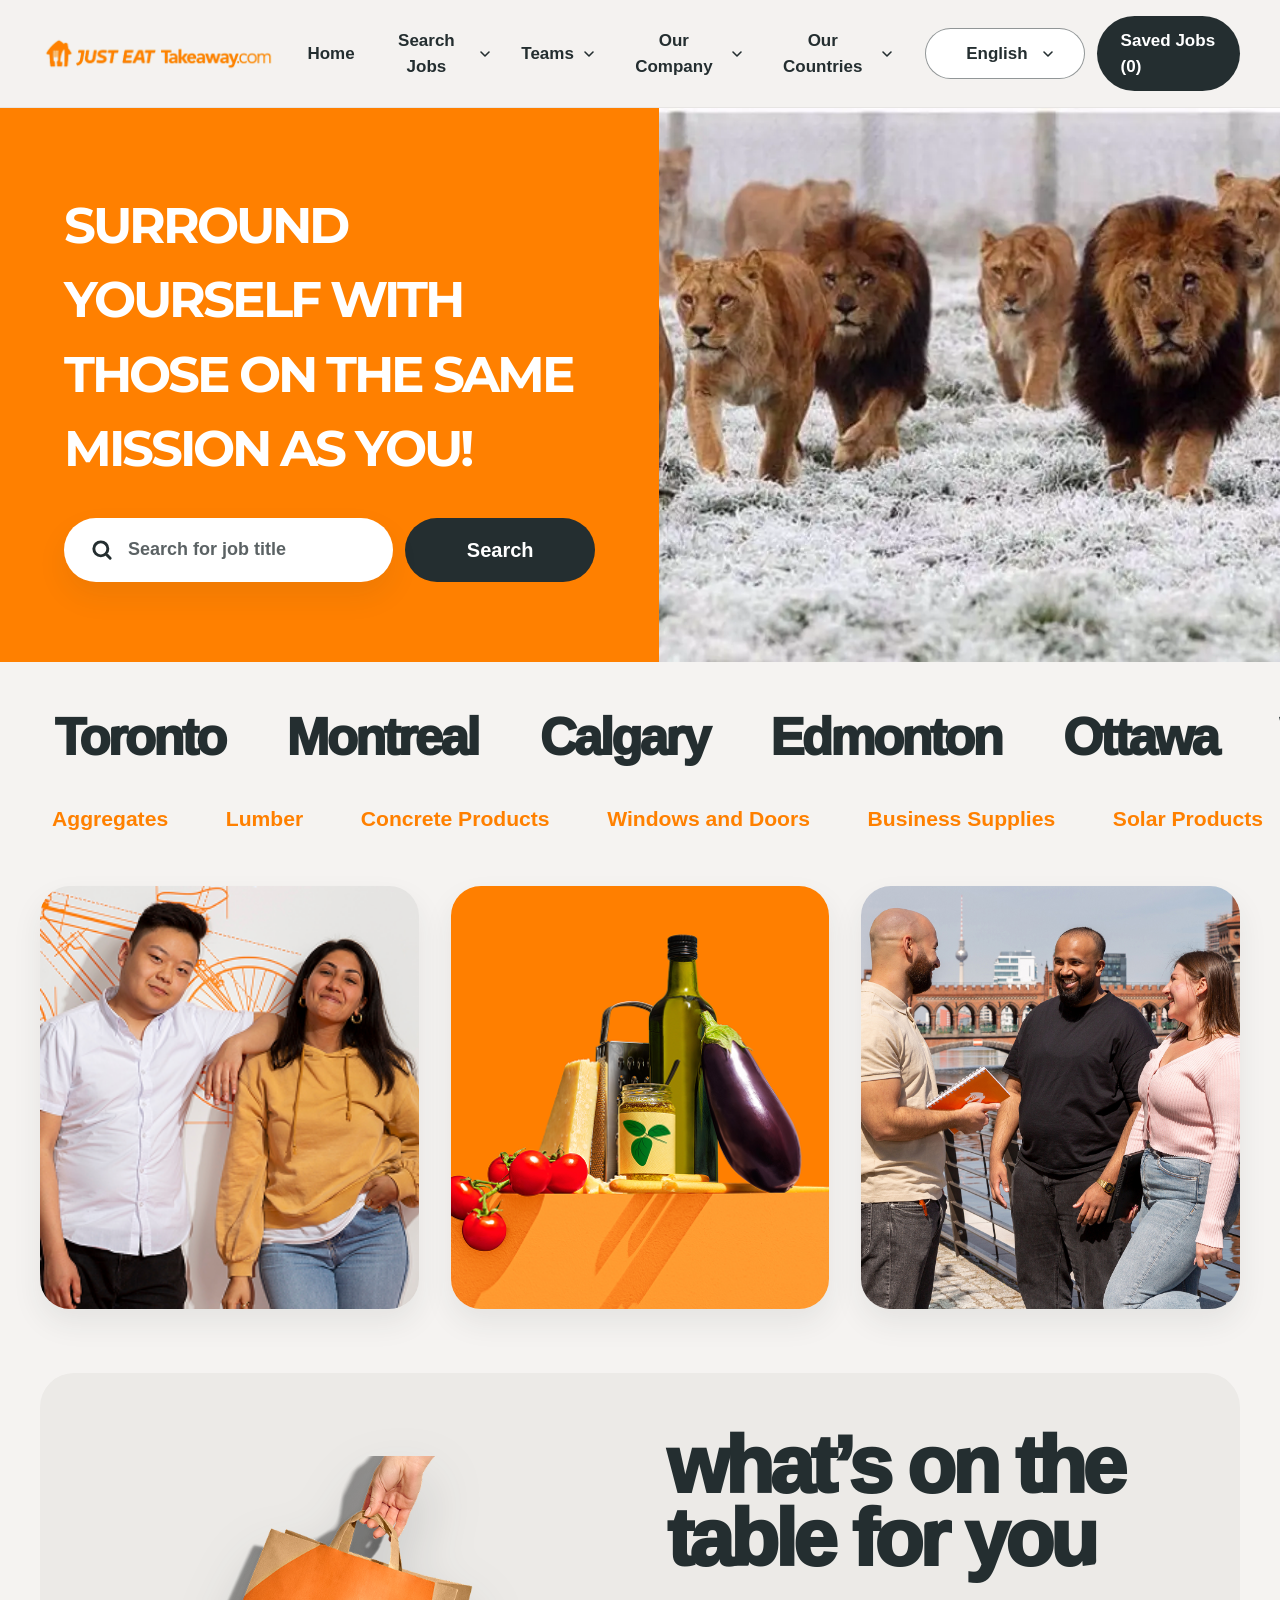
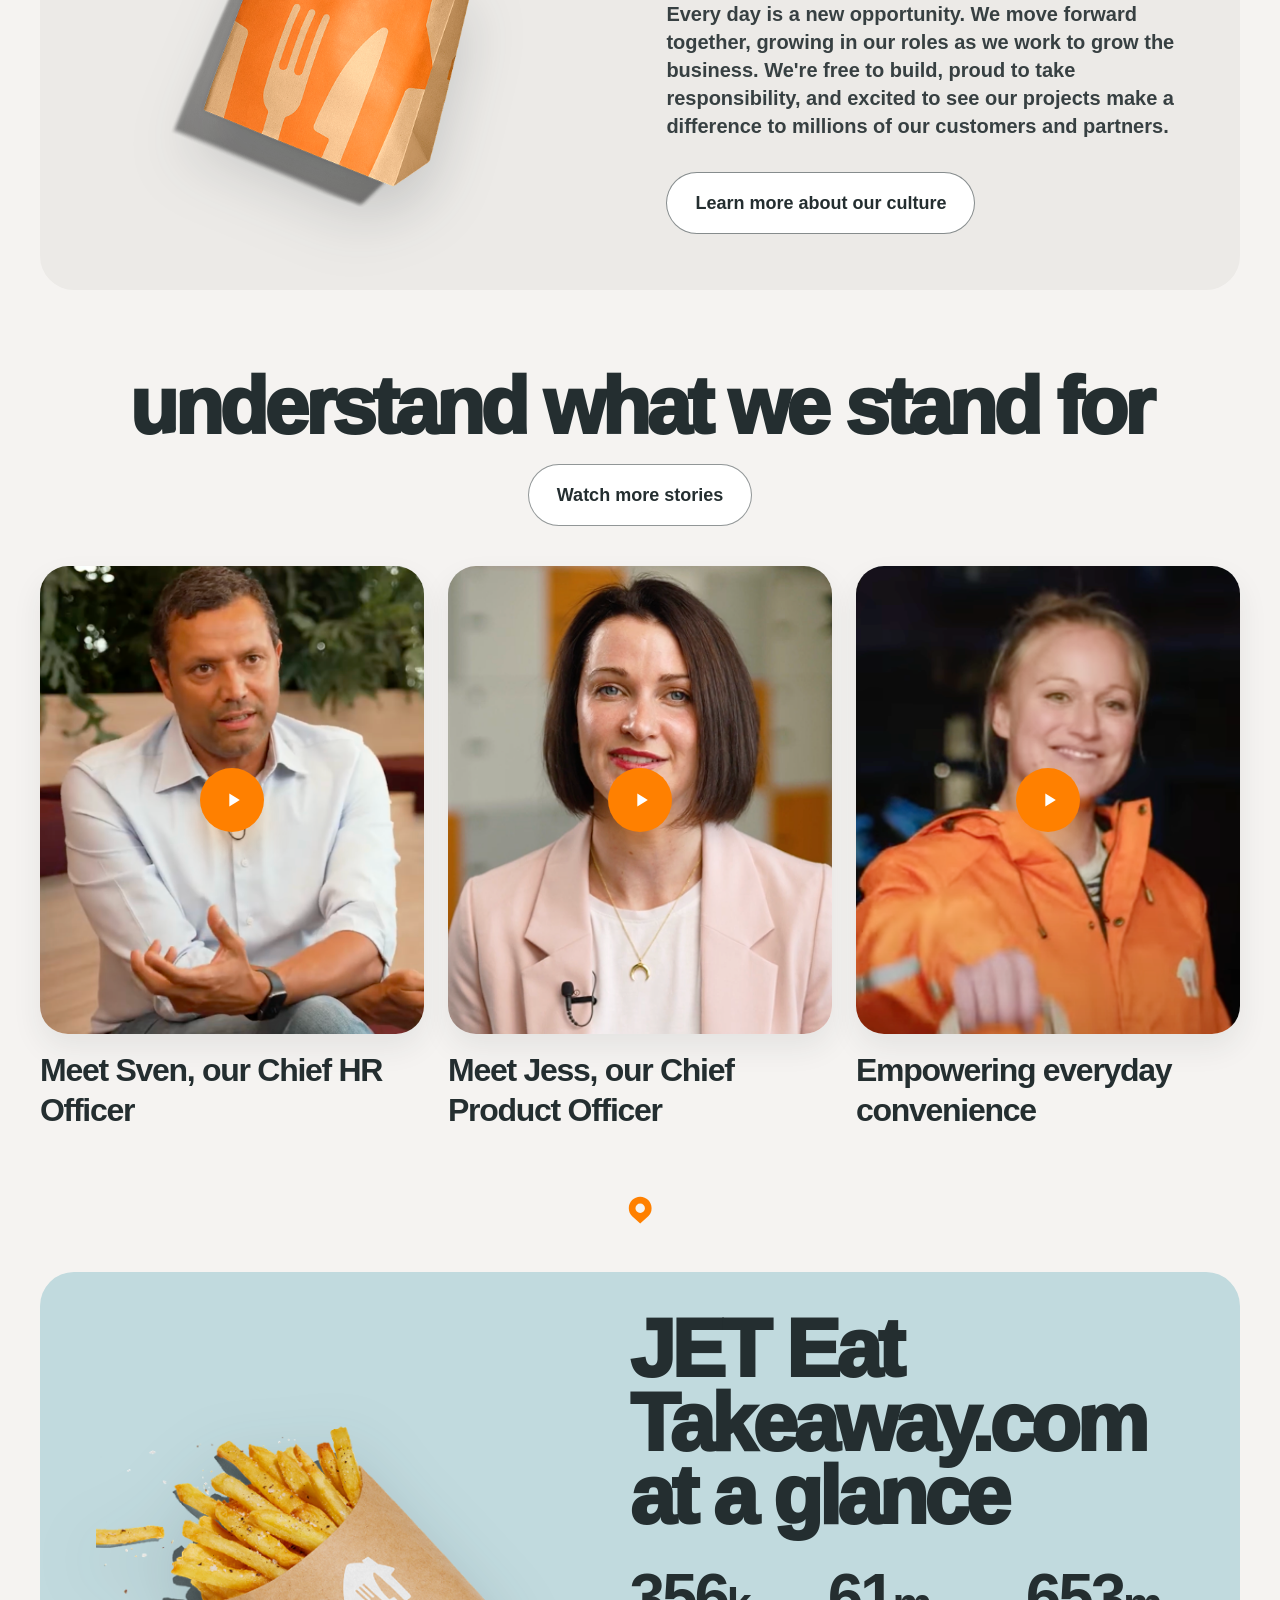
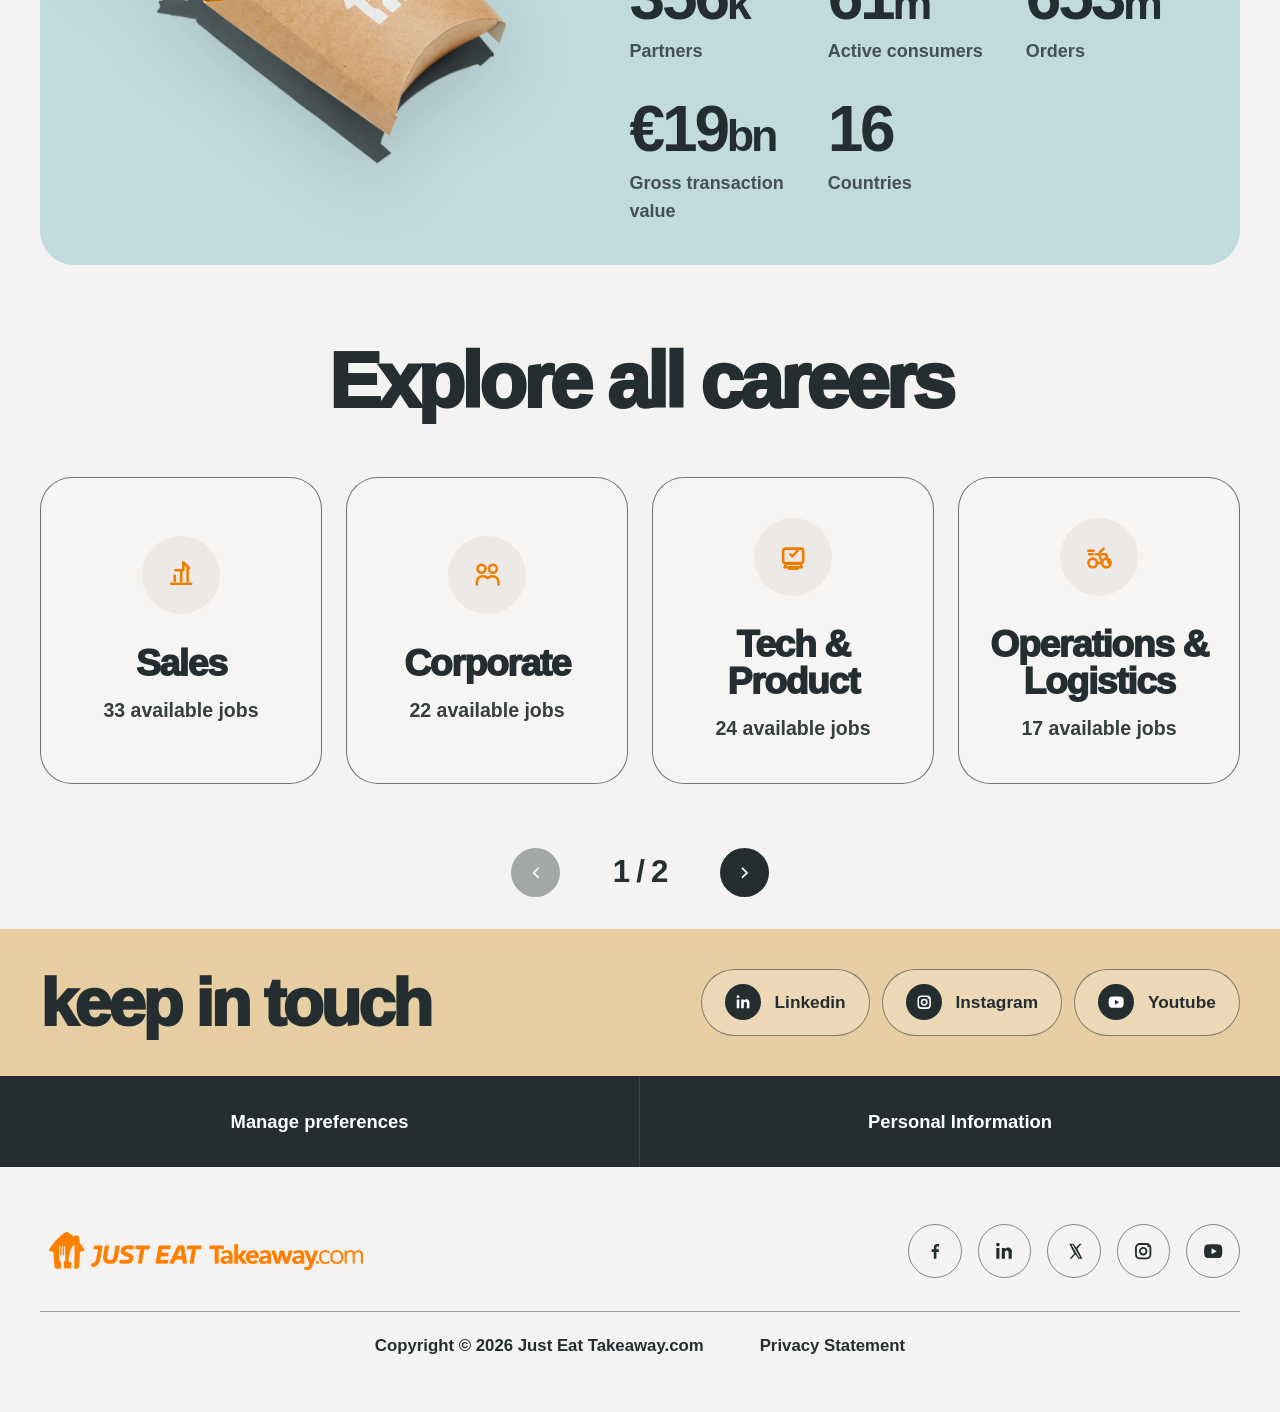
==== index.html @ 06da0597 "Initial commit" ====
<!DOCTYPE html>
<html lang="en">
<head>
  <meta charset="UTF-8">
  <meta name="viewport" content="width=device-width, initial-scale=1.0">
  <meta name="description" content="Discover career opportunities at Just Eat Takeaway. Join a fast-paced, innovative, and international team shaping the future of food delivery.">
  <title>Jobs &amp; Careers at Just Eat Takeaway | Join Our Team</title>
  <link rel="icon" href="images/header-logo.png">
  <link rel="preconnect" href="https://fonts.googleapis.com">
  <link rel="preconnect" href="https://fonts.gstatic.com" crossorigin>
  <link href="https://fonts.googleapis.com/css2?family=Montserrat:wght@700&display=swap" rel="stylesheet">
  <link rel="stylesheet" href="css/tailwind.css">
  <link rel="stylesheet" href="css/style.css">
  <script src="js/main.js" defer></script>
</head>
<body class="bg-jet-cream font-jet text-jet-charcoal antialiased">
  <header class="sticky top-0 z-50 border-b border-black/5 bg-jet-cream/95 backdrop-blur">
    <div class="mx-auto flex max-w-[1440px] items-center justify-between gap-4 px-4 py-4 sm:px-6 lg:px-10">
      <a href="#top" class="shrink-0" aria-label="Just Eat Takeaway home">
        <img src="images/header-logo.png" alt="Just Eat Takeaway" class="hidden h-10 w-auto lg:block">
        <img src="images/header-logo-mobile.svg" alt="Just Eat Takeaway" class="h-8 w-auto lg:hidden">
      </a>

      <nav class="hidden items-center gap-1 text-[17px] font-semibold text-jet-charcoal lg:flex" aria-label="Primary">
        <a class="nav-link" href="#top" aria-current="page">Home</a>

        <div class="relative" data-dropdown>
          <button type="button" class="nav-menu-trigger" data-dropdown-trigger aria-expanded="false" aria-haspopup="true" aria-controls="desktop-dropdown-search">
            <span>Search Jobs</span>
            <svg class="nav-menu-chevron" data-dropdown-icon viewBox="0 0 20 20" fill="none" aria-hidden="true">
              <path d="m5 7.5 5 5 5-5" stroke="currentColor" stroke-width="2" stroke-linecap="round" stroke-linejoin="round"></path>
            </svg>
          </button>
          <div id="desktop-dropdown-search" class="dropdown-panel hidden" data-dropdown-menu role="menu" aria-label="Search Jobs">
            <a class="dropdown-link" href="#job-search" role="menuitem">Search by keyword</a>
            <a class="dropdown-link" href="#" target="_blank" rel="noreferrer" role="menuitem">All open roles</a>
            <a class="dropdown-link" href="#" target="_blank" rel="noreferrer" role="menuitem">Saved jobs</a>
          </div>
        </div>

        <div class="relative" data-dropdown>
          <button type="button" class="nav-menu-trigger" data-dropdown-trigger aria-expanded="false" aria-haspopup="true" aria-controls="desktop-dropdown-teams">
            <span>Teams</span>
            <svg class="nav-menu-chevron" data-dropdown-icon viewBox="0 0 20 20" fill="none" aria-hidden="true">
              <path d="m5 7.5 5 5 5-5" stroke="currentColor" stroke-width="2" stroke-linecap="round" stroke-linejoin="round"></path>
            </svg>
          </button>
          <div id="desktop-dropdown-teams" class="dropdown-panel hidden" data-dropdown-menu role="menu" aria-label="Teams">
            <a class="dropdown-link" href="#" target="_blank" rel="noreferrer" role="menuitem">Sales</a>
            <a class="dropdown-link" href="#" target="_blank" rel="noreferrer" role="menuitem">Corporate</a>
            <a class="dropdown-link" href="#" target="_blank" rel="noreferrer" role="menuitem">Tech &amp; Product</a>
            <a class="dropdown-link" href="#" target="_blank" rel="noreferrer" role="menuitem">Operations &amp; Logistics</a>
          </div>
        </div>

        <div class="relative" data-dropdown>
          <button type="button" class="nav-menu-trigger" data-dropdown-trigger aria-expanded="false" aria-haspopup="true" aria-controls="desktop-dropdown-company">
            <span>Our Company</span>
            <svg class="nav-menu-chevron" data-dropdown-icon viewBox="0 0 20 20" fill="none" aria-hidden="true">
              <path d="m5 7.5 5 5 5-5" stroke="currentColor" stroke-width="2" stroke-linecap="round" stroke-linejoin="round"></path>
            </svg>
          </button>
          <div id="desktop-dropdown-company" class="dropdown-panel hidden" data-dropdown-menu role="menu" aria-label="Our Company">
            <a class="dropdown-link" href="#culture" role="menuitem">Life at JET</a>
            <a class="dropdown-link" href="#stories" role="menuitem">Watch our stories</a>
            <a class="dropdown-link" href="#jet-at-a-glance" role="menuitem">JET at a glance</a>
          </div>
        </div>

        <div class="relative" data-dropdown>
          <button type="button" class="nav-menu-trigger" data-dropdown-trigger aria-expanded="false" aria-haspopup="true" aria-controls="desktop-dropdown-countries">
            <span>Our Countries</span>
            <svg class="nav-menu-chevron" data-dropdown-icon viewBox="0 0 20 20" fill="none" aria-hidden="true">
              <path d="m5 7.5 5 5 5-5" stroke="currentColor" stroke-width="2" stroke-linecap="round" stroke-linejoin="round"></path>
            </svg>
          </button>
          <div id="desktop-dropdown-countries" class="dropdown-panel dropdown-panel-end hidden" data-dropdown-menu role="menu" aria-label="Our Countries">
            <a class="dropdown-link" href="#countries" role="menuitem">Brands and markets</a>
            <a class="dropdown-link" href="#jet-at-a-glance" role="menuitem">Our footprint</a>
            <a class="dropdown-link" href="#" target="_blank" rel="noreferrer" role="menuitem">Global careers</a>
          </div>
        </div>
      </nav>

      <div class="hidden items-center gap-3 md:flex">
        <div class="relative" data-dropdown>
          <button type="button" class="inline-flex items-center gap-3 rounded-full border border-jet-charcoal/50 bg-white px-7 py-3 text-[17px] font-semibold text-jet-charcoal transition hover:border-jet-charcoal hover:bg-jet-charcoal hover:text-white" data-dropdown-trigger aria-expanded="false" aria-haspopup="true" aria-controls="desktop-dropdown-language" aria-label="Current language: English">
            <svg class="h-6 w-6" viewBox="0 0 24 24" fill="none" aria-hidden="true">
              <circle cx="12" cy="12" r="9" stroke="currentColor" stroke-width="1.8"></circle>
              <path d="M3.75 12h16.5M12 3.75c2.22 2.12 3.5 5.07 3.5 8.25S14.22 18.13 12 20.25M12 3.75c-2.22 2.12-3.5 5.07-3.5 8.25S9.78 18.13 12 20.25" stroke="currentColor" stroke-width="1.8" stroke-linecap="round" stroke-linejoin="round"></path>
            </svg>
            <span>English</span>
            <svg class="nav-menu-chevron h-4 w-4" data-dropdown-icon viewBox="0 0 20 20" fill="none" aria-hidden="true">
              <path d="m5 7.5 5 5 5-5" stroke="currentColor" stroke-width="2" stroke-linecap="round" stroke-linejoin="round"></path>
            </svg>
          </button>
          <div id="desktop-dropdown-language" class="dropdown-panel dropdown-panel-end hidden" data-dropdown-menu role="menu" aria-label="Language">
            <div class="dropdown-static" role="status" aria-live="polite">
              <span>English</span>
              <span class="dropdown-badge">Current</span>
            </div>
          </div>
        </div>
        <a href="#" target="_blank" rel="noreferrer" class="rounded-full bg-jet-charcoal px-6 py-3 text-[17px] font-semibold text-white transition hover:bg-black">
          Saved Jobs (0)
        </a>
      </div>

      <button id="menu-toggle" type="button" class="inline-flex h-12 w-12 items-center justify-center rounded-full border border-jet-charcoal/20 bg-white text-jet-charcoal lg:hidden" aria-expanded="false" aria-controls="mobile-menu" aria-label="Toggle menu">
        <span class="menu-icon">
          <span class="menu-line"></span>
          <span class="menu-line"></span>
          <span class="menu-line"></span>
        </span>
      </button>
    </div>

    <div id="mobile-menu" class="hidden border-t border-black/5 bg-jet-cream lg:hidden">
      <nav class="mx-auto flex max-w-[1440px] flex-col gap-2 px-4 py-5 text-lg font-semibold sm:px-6" aria-label="Mobile">
        <a class="rounded-2xl px-4 py-3 transition hover:bg-white" href="#top">Home</a>

        <details class="mobile-nav-details">
          <summary class="mobile-nav-summary">
            <span>Search Jobs</span>
            <svg class="mobile-nav-chevron" viewBox="0 0 20 20" fill="none" aria-hidden="true">
              <path d="m5 7.5 5 5 5-5" stroke="currentColor" stroke-width="2" stroke-linecap="round" stroke-linejoin="round"></path>
            </svg>
          </summary>
          <div class="mobile-nav-panel">
            <a class="mobile-submenu-link" href="#job-search">Search by keyword</a>
            <a class="mobile-submenu-link" href="#" target="_blank" rel="noreferrer">All open roles</a>
            <a class="mobile-submenu-link" href="#" target="_blank" rel="noreferrer">Saved jobs</a>
          </div>
        </details>

        <details class="mobile-nav-details">
          <summary class="mobile-nav-summary">
            <span>Teams</span>
            <svg class="mobile-nav-chevron" viewBox="0 0 20 20" fill="none" aria-hidden="true">
              <path d="m5 7.5 5 5 5-5" stroke="currentColor" stroke-width="2" stroke-linecap="round" stroke-linejoin="round"></path>
            </svg>
          </summary>
          <div class="mobile-nav-panel">
            <a class="mobile-submenu-link" href="#" target="_blank" rel="noreferrer">Sales</a>
            <a class="mobile-submenu-link" href="#" target="_blank" rel="noreferrer">Corporate</a>
            <a class="mobile-submenu-link" href="#" target="_blank" rel="noreferrer">Tech &amp; Product</a>
            <a class="mobile-submenu-link" href="#" target="_blank" rel="noreferrer">Operations &amp; Logistics</a>
          </div>
        </details>

        <details class="mobile-nav-details">
          <summary class="mobile-nav-summary">
            <span>Our Company</span>
            <svg class="mobile-nav-chevron" viewBox="0 0 20 20" fill="none" aria-hidden="true">
              <path d="m5 7.5 5 5 5-5" stroke="currentColor" stroke-width="2" stroke-linecap="round" stroke-linejoin="round"></path>
            </svg>
          </summary>
          <div class="mobile-nav-panel">
            <a class="mobile-submenu-link" href="#culture">Life at JET</a>
            <a class="mobile-submenu-link" href="#stories">Watch our stories</a>
            <a class="mobile-submenu-link" href="#jet-at-a-glance">JET at a glance</a>
          </div>
        </details>

        <details class="mobile-nav-details">
          <summary class="mobile-nav-summary">
            <span>Our Countries</span>
            <svg class="mobile-nav-chevron" viewBox="0 0 20 20" fill="none" aria-hidden="true">
              <path d="m5 7.5 5 5 5-5" stroke="currentColor" stroke-width="2" stroke-linecap="round" stroke-linejoin="round"></path>
            </svg>
          </summary>
          <div class="mobile-nav-panel">
            <a class="mobile-submenu-link" href="#countries">Brands and markets</a>
            <a class="mobile-submenu-link" href="#jet-at-a-glance">Our footprint</a>
            <a class="mobile-submenu-link" href="#" target="_blank" rel="noreferrer">Global careers</a>
          </div>
        </details>

        <div class="mt-3 grid grid-cols-1 gap-3 sm:grid-cols-2">
          <button type="button" class="inline-flex items-center justify-center gap-3 rounded-full border border-jet-charcoal/50 bg-white px-6 py-3 text-base font-semibold text-jet-charcoal" aria-label="Current language: English">
            <svg class="h-5 w-5" viewBox="0 0 24 24" fill="none" aria-hidden="true">
              <circle cx="12" cy="12" r="9" stroke="currentColor" stroke-width="1.8"></circle>
              <path d="M3.75 12h16.5M12 3.75c2.22 2.12 3.5 5.07 3.5 8.25S14.22 18.13 12 20.25M12 3.75c-2.22 2.12-3.5 5.07-3.5 8.25S9.78 18.13 12 20.25" stroke="currentColor" stroke-width="1.8" stroke-linecap="round" stroke-linejoin="round"></path>
            </svg>
            <span>English</span>
          </button>
          <a href="#" target="_blank" rel="noreferrer" class="rounded-full bg-jet-charcoal px-6 py-3 text-center text-base font-semibold text-white">
            Saved Jobs (0)
          </a>
        </div>
      </nav>
    </div>
  </header>

  <main id="top">
    <section class="bg-jet-cream">
      <div class="grid overflow-hidden lg:grid-cols-[1.03fr_0.97fr]">
        <div class="bg-jet-orange px-5 py-7 sm:px-8 sm:py-10 md:px-10 md:py-12 lg:px-14 lg:py-16 xl:px-16 xl:py-20">
          <div class="mx-auto max-w-[660px]">
            <h1 class="hero-mission-title max-w-[12ch] text-[3.1rem] leading-[0.94] tracking-[-0.06em] sm:text-[3.5rem] md:text-[3.4rem] lg:text-[3.4rem] xl:text-[3.25rem]">
              SURROUND YOURSELF WITH THOSE ON THE SAME MISSION AS YOU!
            </h1>

            <form id="job-search-form" class="mt-8 flex flex-col gap-3 sm:flex-row" role="search" aria-label="Search jobs">
              <label for="job-search" class="sr-only">Search for job title</label>
              <div class="relative flex-1">
                <svg class="pointer-events-none absolute left-6 top-1/2 h-7 w-7 -translate-y-1/2 text-jet-charcoal" viewBox="0 0 24 24" fill="none" aria-hidden="true">
                  <path d="M11 5a6 6 0 1 0 0 12a6 6 0 0 0 0-12Zm8 14l-3.25-3.25" stroke="currentColor" stroke-width="2.5" stroke-linecap="round" stroke-linejoin="round"></path>
                </svg>
                <input id="job-search" name="keywords" type="search" placeholder="Search for job title" class="h-16 w-full rounded-full border-0 bg-white px-16 text-lg font-semibold text-jet-charcoal shadow-soft outline-none ring-0 placeholder:text-jet-charcoal/75 focus:outline-none focus:ring-2 focus:ring-white/70" autocomplete="off">
              </div>
              <button type="submit" class="h-16 rounded-full bg-jet-charcoal px-9 text-xl font-bold text-white transition hover:bg-black sm:min-w-[165px] lg:min-w-[190px]">
                Search
              </button>
            </form>
          </div>
        </div>

        <div class="min-h-[260px] sm:min-h-[320px] lg:min-h-0">
          <img src="images/banner.webp" alt="People sharing food together" class="h-full w-full object-cover object-center">
        </div>
      </div>
    </section>

    <section id="countries" class="overflow-hidden bg-jet-cream py-8 sm:py-10">
      <h2 id="countries-heading" class="sr-only">Canadian cities and business categories</h2>

      <div class="countries-marquee-stack" aria-labelledby="countries-heading">
        <div class="countries-marquee" aria-label="Canadian cities">
          <div class="countries-marquee-track countries-marquee-track-right" data-marquee-track>
            <ul class="countries-marquee-group" role="list">
              <li class="countries-marquee-item countries-marquee-item-city">Toronto</li>
              <li class="countries-marquee-item countries-marquee-item-city">Montreal</li>
              <li class="countries-marquee-item countries-marquee-item-city">Calgary</li>
              <li class="countries-marquee-item countries-marquee-item-city">Edmonton</li>
              <li class="countries-marquee-item countries-marquee-item-city">Ottawa</li>
              <li class="countries-marquee-item countries-marquee-item-city">Winnipeg</li>
              <li class="countries-marquee-item countries-marquee-item-city">Brampton</li>
              <li class="countries-marquee-item countries-marquee-item-city">Mississauga</li>
              <li class="countries-marquee-item countries-marquee-item-city">Vancouver</li>
              <li class="countries-marquee-item countries-marquee-item-city">Surrey</li>
              <li class="countries-marquee-item countries-marquee-item-city">Hamilton</li>
              <li class="countries-marquee-item countries-marquee-item-city">Quebec City</li>
              <li class="countries-marquee-item countries-marquee-item-city">Halifax</li>
              <li class="countries-marquee-item countries-marquee-item-city">London</li>
              <li class="countries-marquee-item countries-marquee-item-city">Laval</li>
              <li class="countries-marquee-item countries-marquee-item-city">Markham</li>
              <li class="countries-marquee-item countries-marquee-item-city">Vaughan</li>
              <li class="countries-marquee-item countries-marquee-item-city">Kitchener</li>
              <li class="countries-marquee-item countries-marquee-item-city">Saskatoon</li>
              <li class="countries-marquee-item countries-marquee-item-city">Gatineau</li>
              <li class="countries-marquee-item countries-marquee-item-city">Burnaby</li>
              <li class="countries-marquee-item countries-marquee-item-city">Longueuil</li>
              <li class="countries-marquee-item countries-marquee-item-city">Windsor</li>
              <li class="countries-marquee-item countries-marquee-item-city">Regina</li>
              <li class="countries-marquee-item countries-marquee-item-city">Richmond</li>
              <li class="countries-marquee-item countries-marquee-item-city">Oakville</li>
              <li class="countries-marquee-item countries-marquee-item-city">Richmond Hill</li>
              <li class="countries-marquee-item countries-marquee-item-city">Oshawa</li>
              <li class="countries-marquee-item countries-marquee-item-city">Burlington</li>
              <li class="countries-marquee-item countries-marquee-item-city">Sudbury</li>
              <li class="countries-marquee-item countries-marquee-item-city">Kingston</li>
              <li class="countries-marquee-item countries-marquee-item-city">Abbotsford</li>
              <li class="countries-marquee-item countries-marquee-item-city">St. Catharines</li>
              <li class="countries-marquee-item countries-marquee-item-city">Cambridge</li>
              <li class="countries-marquee-item countries-marquee-item-city">Kelowna</li>
              <li class="countries-marquee-item countries-marquee-item-city">Barrie</li>
              <li class="countries-marquee-item countries-marquee-item-city">Victoria</li>
              <li class="countries-marquee-item countries-marquee-item-city">Thunder Bay</li>
              <li class="countries-marquee-item countries-marquee-item-city">Nanaimo</li>
              <li class="countries-marquee-item countries-marquee-item-city">Brantford</li>
              <li class="countries-marquee-item countries-marquee-item-city">Moncton</li>
              <li class="countries-marquee-item countries-marquee-item-city">Lethbridge</li>
              <li class="countries-marquee-item countries-marquee-item-city">Trois-Rivières</li>
              <li class="countries-marquee-item countries-marquee-item-city">Sherbrooke</li>
              <li class="countries-marquee-item countries-marquee-item-city">Peterborough</li>
              <li class="countries-marquee-item countries-marquee-item-city">Saint John</li>
              <li class="countries-marquee-item countries-marquee-item-city">Chilliwack</li>
              <li class="countries-marquee-item countries-marquee-item-city">Sarnia</li>
              <li class="countries-marquee-item countries-marquee-item-city">Chatham-Kent</li>
              <li class="countries-marquee-item countries-marquee-item-city">Prince George</li>
              <li class="countries-marquee-item countries-marquee-item-city">Medicine Hat</li>
              <li class="countries-marquee-item countries-marquee-item-city">Fredericton</li>
              <li class="countries-marquee-item countries-marquee-item-city">Brandon</li>
              <li class="countries-marquee-item countries-marquee-item-city">North Bay</li>
              <li class="countries-marquee-item countries-marquee-item-city">Prince Albert</li>
              <li class="countries-marquee-item countries-marquee-item-city">Cornwall</li>
              <li class="countries-marquee-item countries-marquee-item-city">Saint-Jérôme</li>
              <li class="countries-marquee-item countries-marquee-item-city">Belleville</li>
              <li class="countries-marquee-item countries-marquee-item-city">Airdrie</li>
              <li class="countries-marquee-item countries-marquee-item-city">Cape Breton–Sydney</li>
              <li class="countries-marquee-item countries-marquee-item-city">Leduc</li>
              <li class="countries-marquee-item countries-marquee-item-city">Vernon</li>
              <li class="countries-marquee-item countries-marquee-item-city">Woodstock</li>
              <li class="countries-marquee-item countries-marquee-item-city">Timmins</li>
              <li class="countries-marquee-item countries-marquee-item-city">Brockville</li>
              <li class="countries-marquee-item countries-marquee-item-city">Penticton</li>
              <li class="countries-marquee-item countries-marquee-item-city">Prince Rupert</li>
              <li class="countries-marquee-item countries-marquee-item-city">Lloydminster</li>
              <li class="countries-marquee-item countries-marquee-item-city">Moose Jaw</li>
              <li class="countries-marquee-item countries-marquee-item-city">Courtenay</li>
              <li class="countries-marquee-item countries-marquee-item-city">Parksville</li>
              <li class="countries-marquee-item countries-marquee-item-city">North Vancouver</li>
              <li class="countries-marquee-item countries-marquee-item-city">White Rock</li>
              <li class="countries-marquee-item countries-marquee-item-city">Campbell River</li>
              <li class="countries-marquee-item countries-marquee-item-city">Okotoks</li>
              <li class="countries-marquee-item countries-marquee-item-city">Innisfil</li>
              <li class="countries-marquee-item countries-marquee-item-city">Sault Ste. Marie</li>
              <li class="countries-marquee-item countries-marquee-item-city">Stratford</li>
              <li class="countries-marquee-item countries-marquee-item-city">Fort McMurray</li>
              <li class="countries-marquee-item countries-marquee-item-city">Salmon Arm</li>
              <li class="countries-marquee-item countries-marquee-item-city">Port Coquitlam</li>
              <li class="countries-marquee-item countries-marquee-item-city">New Westminster</li>
              <li class="countries-marquee-item countries-marquee-item-city">Langley</li>
              <li class="countries-marquee-item countries-marquee-item-city">Maple Ridge</li>
              <li class="countries-marquee-item countries-marquee-item-city">Coquitlam</li>
              <li class="countries-marquee-item countries-marquee-item-city">St. Thomas</li>
              <li class="countries-marquee-item countries-marquee-item-city">Wetaskiwin</li>
              <li class="countries-marquee-item countries-marquee-item-city">Sidney</li>
              <li class="countries-marquee-item countries-marquee-item-city">West Vancouver</li>
              <li class="countries-marquee-item countries-marquee-item-city">Cold Lake</li>
              <li class="countries-marquee-item countries-marquee-item-city">Fort Saskatchewan</li>
              <li class="countries-marquee-item countries-marquee-item-city">Dawson Creek</li>
              <li class="countries-marquee-item countries-marquee-item-city">Revelstoke</li>
              <li class="countries-marquee-item countries-marquee-item-city">Quesnel</li>
              <li class="countries-marquee-item countries-marquee-item-city">Terrace</li>
            </ul>
          </div>
        </div>

        <div class="countries-marquee" aria-label="Business categories and services">
          <div class="countries-marquee-track countries-marquee-track-left" data-marquee-track>
            <ul class="countries-marquee-group" role="list">
              <li class="countries-marquee-item countries-marquee-item-sector">Aggregates</li>
              <li class="countries-marquee-item countries-marquee-item-sector">Lumber</li>
              <li class="countries-marquee-item countries-marquee-item-sector">Concrete Products</li>
              <li class="countries-marquee-item countries-marquee-item-sector">Windows and Doors</li>
              <li class="countries-marquee-item countries-marquee-item-sector">Business Supplies</li>
              <li class="countries-marquee-item countries-marquee-item-sector">Solar Products</li>
              <li class="countries-marquee-item countries-marquee-item-sector">Lawn and Garden</li>
              <li class="countries-marquee-item countries-marquee-item-sector">Building Products</li>
              <li class="countries-marquee-item countries-marquee-item-sector">Rubber Products</li>
              <li class="countries-marquee-item countries-marquee-item-sector">Fiberglass products</li>
              <li class="countries-marquee-item countries-marquee-item-sector">Steel Building Kits</li>
              <li class="countries-marquee-item countries-marquee-item-sector">Technology</li>
              <li class="countries-marquee-item countries-marquee-item-sector">Fencing</li>
              <li class="countries-marquee-item countries-marquee-item-sector">Home &amp; Leisure</li>
              <li class="countries-marquee-item countries-marquee-item-sector">Made Local</li>
              <li class="countries-marquee-item countries-marquee-item-sector">Appliances</li>
              <li class="countries-marquee-item countries-marquee-item-sector">Electronics</li>
              <li class="countries-marquee-item countries-marquee-item-sector">Lumber</li>
              <li class="countries-marquee-item countries-marquee-item-sector">General</li>
              <li class="countries-marquee-item countries-marquee-item-sector">Automotive</li>
              <li class="countries-marquee-item countries-marquee-item-sector">Tires</li>
              <li class="countries-marquee-item countries-marquee-item-sector">HVAC</li>
              <li class="countries-marquee-item countries-marquee-item-sector">Real Estate</li>
              <li class="countries-marquee-item countries-marquee-item-sector">Plumbing</li>
              <li class="countries-marquee-item countries-marquee-item-sector">Construction and Renovation Services</li>
              <li class="countries-marquee-item countries-marquee-item-sector">Cleaning Services</li>
              <li class="countries-marquee-item countries-marquee-item-sector">Automotive Services</li>
              <li class="countries-marquee-item countries-marquee-item-sector">Moving and Transportation Services</li>
              <li class="countries-marquee-item countries-marquee-item-sector">Electrical Services</li>
              <li class="countries-marquee-item countries-marquee-item-sector">Roofing Services</li>
              <li class="countries-marquee-item countries-marquee-item-sector">Appliance Installation and Repair</li>
              <li class="countries-marquee-item countries-marquee-item-sector">Water Systems and Well Services</li>
              <li class="countries-marquee-item countries-marquee-item-sector">Security Services</li>
              <li class="countries-marquee-item countries-marquee-item-sector">Pest Control and Extermination</li>
              <li class="countries-marquee-item countries-marquee-item-sector">Interior and Exterior Design Services</li>
              <li class="countries-marquee-item countries-marquee-item-sector">Event Planning and Catering</li>
              <li class="countries-marquee-item countries-marquee-item-sector">Marketing and Advertising Services</li>
              <li class="countries-marquee-item countries-marquee-item-sector">Health and Wellness Services</li>
              <li class="countries-marquee-item countries-marquee-item-sector">Education and Training Services</li>
              <li class="countries-marquee-item countries-marquee-item-sector">Retail</li>
              <li class="countries-marquee-item countries-marquee-item-sector">Carpet and Flooring Services</li>
              <li class="countries-marquee-item countries-marquee-item-sector">Tree and Arborist Services</li>
              <li class="countries-marquee-item countries-marquee-item-sector">Fencing and Gate Installation</li>
              <li class="countries-marquee-item countries-marquee-item-sector">Pool and Spa Services</li>
              <li class="countries-marquee-item countries-marquee-item-sector">Glass Installation and Repair</li>
              <li class="countries-marquee-item countries-marquee-item-sector">Grocery Stores and Food Supply Services</li>
              <li class="countries-marquee-item countries-marquee-item-sector">Computer Repairs and IT Services</li>
              <li class="countries-marquee-item countries-marquee-item-sector">Windows and Doors Services</li>
              <li class="countries-marquee-item countries-marquee-item-sector">Landscaping Services</li>
              <li class="countries-marquee-item countries-marquee-item-sector">Self-Storage Services</li>
              <li class="countries-marquee-item countries-marquee-item-sector">Funeral Services</li>
              <li class="countries-marquee-item countries-marquee-item-sector">Garden Centers</li>
              <li class="countries-marquee-item countries-marquee-item-sector">Locksmiths &amp; Locks</li>
              <li class="countries-marquee-item countries-marquee-item-sector">Hairdressers &amp; Beauty Salons</li>
              <li class="countries-marquee-item countries-marquee-item-sector">Overhead &amp; Garage Doors</li>
              <li class="countries-marquee-item countries-marquee-item-sector">Upholstery services</li>
              <li class="countries-marquee-item countries-marquee-item-sector">Pet Services</li>
              <li class="countries-marquee-item countries-marquee-item-sector">Gravel and Landscaping supplies</li>
              <li class="countries-marquee-item countries-marquee-item-sector">Accountants</li>
              <li class="countries-marquee-item countries-marquee-item-sector">Bookkeeping</li>
              <li class="countries-marquee-item countries-marquee-item-sector">Business and corporate legal services</li>
              <li class="countries-marquee-item countries-marquee-item-sector">Business consulting and financial advice</li>
              <li class="countries-marquee-item countries-marquee-item-sector">Chiropractors DC</li>
              <li class="countries-marquee-item countries-marquee-item-sector">Courier Service</li>
              <li class="countries-marquee-item countries-marquee-item-sector">Delivery services</li>
              <li class="countries-marquee-item countries-marquee-item-sector">Dentists</li>
              <li class="countries-marquee-item countries-marquee-item-sector">Employment Agencies</li>
              <li class="countries-marquee-item countries-marquee-item-sector">Estate planning</li>
              <li class="countries-marquee-item countries-marquee-item-sector">Family law services</li>
              <li class="countries-marquee-item countries-marquee-item-sector">Financial Planning</li>
              <li class="countries-marquee-item countries-marquee-item-sector">Laser Hair Removal</li>
              <li class="countries-marquee-item countries-marquee-item-sector">Mortgage Brokers</li>
              <li class="countries-marquee-item countries-marquee-item-sector">Optometrists</li>
              <li class="countries-marquee-item countries-marquee-item-sector">Packaging company</li>
              <li class="countries-marquee-item countries-marquee-item-sector">Physiotherapists</li>
              <li class="countries-marquee-item countries-marquee-item-sector">Printing company</li>
              <li class="countries-marquee-item countries-marquee-item-sector">Retirement planner</li>
              <li class="countries-marquee-item countries-marquee-item-sector">Shipping company</li>
              <li class="countries-marquee-item countries-marquee-item-sector">Tax preparation services</li>
              <li class="countries-marquee-item countries-marquee-item-sector">Business tax preparation</li>
              <li class="countries-marquee-item countries-marquee-item-sector">Tax services (For Individuals)</li>
              <li class="countries-marquee-item countries-marquee-item-sector">Veterinarians</li>
              <li class="countries-marquee-item countries-marquee-item-sector">Walk-in Clinics</li>
              <li class="countries-marquee-item countries-marquee-item-sector">Waxing</li>
              <li class="countries-marquee-item countries-marquee-item-sector">Law Firm/Lawyers</li>
            </ul>
          </div>
        </div>
      </div>
    </section>

    <section class="bg-jet-cream pb-12 sm:pb-14 lg:pb-16">
      <div class="mx-auto max-w-[1440px] px-4 sm:px-6 lg:px-10">
        <div class="gallery-track flex snap-x snap-mandatory gap-4 overflow-x-auto md:grid md:grid-cols-3 md:overflow-visible lg:gap-8">
          <article class="min-w-[84%] snap-start md:min-w-0">
            <img src="images/gallery-1.png" alt="Just Eat Takeaway team members" class="h-full w-full rounded-[30px] object-cover shadow-soft">
          </article>
          <article class="min-w-[84%] snap-start md:min-w-0">
            <img src="images/gallery-2.png" alt="Food and kitchen ingredients" class="h-full w-full rounded-[30px] object-cover shadow-soft">
          </article>
          <article class="min-w-[84%] snap-start md:min-w-0">
            <img src="images/gallery-3.jpg" alt="People standing together outdoors" class="h-full w-full rounded-[30px] object-cover shadow-soft">
          </article>
        </div>
      </div>
    </section>

    <section id="culture" class="bg-jet-cream pb-14 sm:pb-16 lg:pb-20">
      <div class="mx-auto max-w-[1440px] px-4 sm:px-6 lg:px-10">
        <div class="overflow-hidden rounded-[34px] bg-[#eceae7]">
          <div class="grid items-center gap-8 px-6 py-10 sm:px-8 md:grid-cols-[1.02fr_0.98fr] md:px-12 lg:px-16 lg:py-14">
            <div class="relative order-2 md:order-1">
              <img src="images/table-for-you.png" alt="Just Eat Takeaway paper bag" class="mx-auto w-full max-w-[520px] drop-shadow-[0_28px_28px_rgba(36,46,48,0.18)]">
            </div>

            <div class="order-1 md:order-2">
              <h2 class="jet-heading max-w-[11ch] text-[3rem] leading-[0.92] tracking-[-0.05em] text-jet-charcoal sm:text-[4rem] lg:text-[5rem]">
                what’s on the table for you
              </h2>
              <p class="mt-6 max-w-[32rem] text-lg font-semibold leading-8 text-jet-charcoal/90 sm:text-xl">
                Every day is a new opportunity. We move forward together, growing in our roles as we work to grow the business. We're free to build, proud to take responsibility, and excited to see our projects make a difference to millions of our customers and partners.
              </p>
              <a href="#" target="_blank" rel="noreferrer" class="mt-8 inline-flex rounded-full border border-jet-charcoal/55 bg-white px-7 py-4 text-lg font-semibold text-jet-charcoal transition hover:bg-jet-charcoal hover:text-white">
                Learn more about our culture
              </a>
            </div>
          </div>
        </div>
      </div>
    </section>

    <section id="stories" class="bg-jet-cream pb-10 sm:pb-12 lg:pb-16">
      <div class="mx-auto max-w-[1440px] px-4 sm:px-6 lg:px-10">
        <div class="text-center">
          <h2 class="jet-heading text-[2.75rem] leading-[0.92] tracking-[-0.05em] sm:text-[4rem] lg:text-[5rem]">
            understand what we stand for
          </h2>
          <a href="#" target="_blank" rel="noreferrer" class="mt-5 inline-flex rounded-full border border-jet-charcoal/50 bg-white px-7 py-4 text-lg font-semibold text-jet-charcoal transition hover:bg-jet-charcoal hover:text-white">
            Watch more stories
          </a>
        </div>

        <div class="mt-8 lg:mt-10">
          <div data-carousel="stories" class="story-track flex snap-x snap-mandatory gap-6 overflow-x-auto lg:grid lg:grid-cols-3 lg:overflow-visible">
            <article class="group min-w-[84%] snap-start lg:min-w-0">
              <a href="https://www.youtube.com/watch?v=Wp2kA5oI69I" target="_blank" rel="noreferrer" class="block">
                <div class="relative overflow-hidden rounded-[28px] bg-white shadow-soft">
                  <img src="images/story-sven.png" alt="Meet Sven, our Chief HR Officer" class="aspect-[0.82] w-full object-cover transition duration-500 group-hover:scale-[1.03]">
                  <span class="play-button absolute left-1/2 top-1/2 flex h-16 w-16 -translate-x-1/2 -translate-y-1/2 items-center justify-center rounded-full bg-jet-orange text-white shadow-[0_18px_30px_rgba(255,128,0,0.25)]">
                    <svg class="ml-1 h-7 w-7" viewBox="0 0 24 24" fill="currentColor" aria-hidden="true">
                      <path d="M8 6.5v11l9-5.5L8 6.5Z"></path>
                    </svg>
                  </span>
                </div>
                <h3 class="mt-4 text-[1.9rem] font-black leading-tight tracking-[-0.04em] text-jet-charcoal lg:text-[2rem]">Meet Sven, our Chief HR Officer</h3>
              </a>
            </article>

            <article class="group min-w-[84%] snap-start lg:min-w-0">
              <a href="https://www.youtube.com/watch?v=MRShATwyDlU" target="_blank" rel="noreferrer" class="block">
                <div class="relative overflow-hidden rounded-[28px] bg-white shadow-soft">
                  <img src="images/story-jess.png" alt="Meet Jess, our Chief Product Officer" class="aspect-[0.82] w-full object-cover transition duration-500 group-hover:scale-[1.03]">
                  <span class="play-button absolute left-1/2 top-1/2 flex h-16 w-16 -translate-x-1/2 -translate-y-1/2 items-center justify-center rounded-full bg-jet-orange text-white shadow-[0_18px_30px_rgba(255,128,0,0.25)]">
                    <svg class="ml-1 h-7 w-7" viewBox="0 0 24 24" fill="currentColor" aria-hidden="true">
                      <path d="M8 6.5v11l9-5.5L8 6.5Z"></path>
                    </svg>
                  </span>
                </div>
                <h3 class="mt-4 text-[1.9rem] font-black leading-tight tracking-[-0.04em] text-jet-charcoal lg:text-[2rem]">Meet Jess, our Chief Product Officer</h3>
              </a>
            </article>

            <article class="group min-w-[84%] snap-start lg:min-w-0">
              <a href="https://www.youtube.com/watch?v=WpbPYeGlVjA" target="_blank" rel="noreferrer" class="block">
                <div class="relative overflow-hidden rounded-[28px] bg-white shadow-soft">
                  <img src="images/story-empower.png" alt="Empowering everyday convenience" class="aspect-[0.82] w-full object-cover transition duration-500 group-hover:scale-[1.03]">
                  <span class="play-button absolute left-1/2 top-1/2 flex h-16 w-16 -translate-x-1/2 -translate-y-1/2 items-center justify-center rounded-full bg-jet-orange text-white shadow-[0_18px_30px_rgba(255,128,0,0.25)]">
                    <svg class="ml-1 h-7 w-7" viewBox="0 0 24 24" fill="currentColor" aria-hidden="true">
                      <path d="M8 6.5v11l9-5.5L8 6.5Z"></path>
                    </svg>
                  </span>
                </div>
                <h3 class="mt-4 text-[1.9rem] font-black leading-tight tracking-[-0.04em] text-jet-charcoal lg:text-[2rem]">Empowering everyday convenience</h3>
              </a>
            </article>
          </div>

          <div class="mt-5 flex items-center justify-center gap-3 lg:hidden">
            <button type="button" data-carousel-prev="stories" class="flex h-10 w-10 items-center justify-center rounded-full bg-jet-orange text-white shadow-soft" aria-label="Previous story">
              <svg class="h-4 w-4" viewBox="0 0 24 24" fill="none" aria-hidden="true">
                <path d="M15 18 9 12l6-6" stroke="currentColor" stroke-width="2.5" stroke-linecap="round" stroke-linejoin="round"></path>
              </svg>
            </button>
            <span data-carousel-status="stories" class="text-sm font-bold uppercase tracking-[0.2em] text-jet-charcoal/60">1 / 3</span>
            <button type="button" data-carousel-next="stories" class="flex h-10 w-10 items-center justify-center rounded-full bg-jet-orange text-white shadow-soft" aria-label="Next story">
              <svg class="h-4 w-4" viewBox="0 0 24 24" fill="none" aria-hidden="true">
                <path d="m9 18 6-6-6-6" stroke="currentColor" stroke-width="2.5" stroke-linecap="round" stroke-linejoin="round"></path>
              </svg>
            </button>
          </div>
        </div>
      </div>
    </section>

    <div class="bg-jet-cream pb-10 sm:pb-12">
      <div class="mx-auto flex max-w-[1440px] justify-center px-4 sm:px-6 lg:px-10">
        <span class="divider-mark" aria-hidden="true">
          <svg viewBox="0 0 32 32" fill="none">
            <path d="M16 3c-6.6 0-12 5.4-12 12c0 3.3 1.35 6.3 3.52 8.48L16 31l8.48-7.52A12 12 0 0 0 28 15C28 8.4 22.6 3 16 3Zm0 7a5 5 0 1 1 0 10a5 5 0 0 1 0-10Z" fill="currentColor"></path>
          </svg>
        </span>
      </div>
    </div>

    <section id="jet-at-a-glance" class="bg-jet-cream pb-14 sm:pb-16 lg:pb-20">
      <div class="mx-auto max-w-[1440px] px-4 sm:px-6 lg:px-10">
        <div class="overflow-hidden rounded-[34px] bg-[#c1dade]">
          <div class="grid items-center gap-8 px-6 py-8 sm:px-8 md:grid-cols-[0.95fr_1.05fr] lg:px-12 lg:py-10 xl:px-14">
            <div class="flex justify-center md:justify-start">
              <img src="images/at-a-glance.png" alt="Fries in a Just Eat Takeaway container" class="w-full max-w-[420px] drop-shadow-[0_22px_34px_rgba(36,46,48,0.18)]">
            </div>

            <div>
              <h2 class="jet-heading max-w-[11ch] text-[2.9rem] leading-[0.9] tracking-[-0.05em] text-jet-charcoal sm:text-[4rem] lg:text-[5.1rem]">
                JET Eat Takeaway.com at a glance
              </h2>

              <div class="mt-8 grid grid-cols-2 gap-x-7 gap-y-6 lg:grid-cols-3 lg:gap-x-10 lg:gap-y-8">
                <div>
                  <p class="text-[3rem] font-black leading-none tracking-[-0.05em] lg:text-[4rem]">356<span class="text-[0.7em]">k</span></p>
                  <p class="mt-2 text-base font-semibold text-jet-charcoal/80 lg:text-lg">Partners</p>
                </div>
                <div>
                  <p class="text-[3rem] font-black leading-none tracking-[-0.05em] lg:text-[4rem]">61<span class="text-[0.7em]">m</span></p>
                  <p class="mt-2 text-base font-semibold text-jet-charcoal/80 lg:text-lg">Active consumers</p>
                </div>
                <div>
                  <p class="text-[3rem] font-black leading-none tracking-[-0.05em] lg:text-[4rem]">653<span class="text-[0.7em]">m</span></p>
                  <p class="mt-2 text-base font-semibold text-jet-charcoal/80 lg:text-lg">Orders</p>
                </div>
                <div>
                  <p class="text-[3rem] font-black leading-none tracking-[-0.05em] lg:text-[4rem]">€19<span class="text-[0.7em]">bn</span></p>
                  <p class="mt-2 text-base font-semibold text-jet-charcoal/80 lg:text-lg">Gross transaction value</p>
                </div>
                <div>
                  <p class="text-[3rem] font-black leading-none tracking-[-0.05em] lg:text-[4rem]">16</p>
                  <p class="mt-2 text-base font-semibold text-jet-charcoal/80 lg:text-lg">Countries</p>
                </div>
              </div>
            </div>
          </div>
        </div>
      </div>
    </section>

    <section id="explore-careers" class="bg-jet-cream pb-16 sm:pb-20 lg:pb-24">
      <div class="mx-auto max-w-[1440px] px-4 sm:px-6 lg:px-10">
        <h2 class="jet-heading career-explorer-title">
          Explore all careers
        </h2>

        <div data-carousel="career-pages" class="career-pages-track">
          <div class="career-pages-slide">
            <div class="career-explorer-grid">
              <a href="#" target="_blank" rel="noreferrer" class="career-explorer-card">
                <span class="career-explorer-icon" aria-hidden="true">
                  <svg viewBox="0 0 24 24" fill="none">
                    <path d="M5 18h14M7.5 16v-3.5M12 16V10M16.5 16V6.5" stroke="currentColor" stroke-width="1.8" stroke-linecap="round"></path>
                    <path d="M8 8.5h5.5M13.5 8.5V3M13.5 3l4 4" stroke="currentColor" stroke-width="1.8" stroke-linecap="round" stroke-linejoin="round"></path>
                  </svg>
                </span>
                <h3 class="jet-heading career-explorer-card-title">Sales</h3>
                <p class="career-explorer-card-copy">33 available jobs</p>
              </a>

              <a href="#" target="_blank" rel="noreferrer" class="career-explorer-card">
                <span class="career-explorer-icon" aria-hidden="true">
                  <svg viewBox="0 0 24 24" fill="none">
                    <circle cx="8" cy="7.5" r="2.75" stroke="currentColor" stroke-width="1.8"></circle>
                    <circle cx="16" cy="7.5" r="2.75" stroke="currentColor" stroke-width="1.8"></circle>
                    <path d="M4.75 18.5v-1.75c0-2.2 1.78-4 4-4h.5c1.2 0 2.3.54 3.05 1.38c.75-.84 1.85-1.38 3.05-1.38h.5c2.22 0 4 1.8 4 4v1.75" stroke="currentColor" stroke-width="1.8" stroke-linecap="round" stroke-linejoin="round"></path>
                  </svg>
                </span>
                <h3 class="jet-heading career-explorer-card-title">Corporate</h3>
                <p class="career-explorer-card-copy">22 available jobs</p>
              </a>

              <a href="#" target="_blank" rel="noreferrer" class="career-explorer-card">
                <span class="career-explorer-icon" aria-hidden="true">
                  <svg viewBox="0 0 24 24" fill="none">
                    <rect x="5" y="6" width="14" height="10" rx="1.6" stroke="currentColor" stroke-width="1.8"></rect>
                    <path d="M9 20h6M7 16.5h10l1 2.5H6l1-2.5Z" stroke="currentColor" stroke-width="1.8" stroke-linecap="round" stroke-linejoin="round"></path>
                    <path d="m10 10 1.4 1.4 3.6-3.8" stroke="currentColor" stroke-width="1.8" stroke-linecap="round" stroke-linejoin="round"></path>
                  </svg>
                </span>
                <h3 class="jet-heading career-explorer-card-title">Tech &amp; Product</h3>
                <p class="career-explorer-card-copy">24 available jobs</p>
              </a>

              <a href="#" target="_blank" rel="noreferrer" class="career-explorer-card">
                <span class="career-explorer-icon" aria-hidden="true">
                  <svg viewBox="0 0 24 24" fill="none">
                    <circle cx="7.5" cy="16" r="3" stroke="currentColor" stroke-width="1.8"></circle>
                    <circle cx="17" cy="16" r="3" stroke="currentColor" stroke-width="1.8"></circle>
                    <path d="M10.5 16h3.6l-2.1-6h-2.4" stroke="currentColor" stroke-width="1.8" stroke-linecap="round" stroke-linejoin="round"></path>
                    <path d="M13.8 10h3l2 6M12.5 8.5l2.5-2.5M5 10h2.5M4.5 7.5h3.5" stroke="currentColor" stroke-width="1.8" stroke-linecap="round" stroke-linejoin="round"></path>
                  </svg>
                </span>
                <h3 class="jet-heading career-explorer-card-title">Operations &amp; Logistics</h3>
                <p class="career-explorer-card-copy">17 available jobs</p>
              </a>
            </div>
          </div>

          <div class="career-pages-slide">
            <div class="career-explorer-grid">
              <a href="#" target="_blank" rel="noreferrer" class="career-explorer-card">
                <span class="career-explorer-icon" aria-hidden="true">
                  <svg viewBox="0 0 24 24" fill="none">
                    <path d="M5 13a7 7 0 1 1 14 0" stroke="currentColor" stroke-width="1.8" stroke-linecap="round"></path>
                    <rect x="4.25" y="12" width="3.5" height="6" rx="1.5" stroke="currentColor" stroke-width="1.8"></rect>
                    <rect x="16.25" y="12" width="3.5" height="6" rx="1.5" stroke="currentColor" stroke-width="1.8"></rect>
                    <path d="M12 19.5h2.5a2 2 0 0 0 2-2V17" stroke="currentColor" stroke-width="1.8" stroke-linecap="round" stroke-linejoin="round"></path>
                  </svg>
                </span>
                <h3 class="jet-heading career-explorer-card-title">Customer Service</h3>
                <p class="career-explorer-card-copy">12 available jobs</p>
              </a>

              <a href="#" target="_blank" rel="noreferrer" class="career-explorer-card">
                <span class="career-explorer-icon" aria-hidden="true">
                  <svg viewBox="0 0 24 24" fill="none">
                    <path d="M5 18h14" stroke="currentColor" stroke-width="1.8" stroke-linecap="round"></path>
                    <rect x="6" y="11.5" width="2.75" height="4.5" rx="0.8" stroke="currentColor" stroke-width="1.8"></rect>
                    <rect x="10.625" y="8.5" width="2.75" height="7.5" rx="0.8" stroke="currentColor" stroke-width="1.8"></rect>
                    <rect x="15.25" y="6" width="2.75" height="10" rx="0.8" stroke="currentColor" stroke-width="1.8"></rect>
                    <path d="M6.9 8.2 10 5.8l2.8 1.6 4.1-3.4" stroke="currentColor" stroke-width="1.8" stroke-linecap="round" stroke-linejoin="round"></path>
                  </svg>
                </span>
                <h3 class="jet-heading career-explorer-card-title">Data &amp; Analytics</h3>
                <p class="career-explorer-card-copy">13 available jobs</p>
              </a>

              <a href="#" target="_blank" rel="noreferrer" class="career-explorer-card">
                <span class="career-explorer-icon" aria-hidden="true">
                  <svg viewBox="0 0 24 24" fill="none">
                    <path d="M5 13.5V9.5c0-.5.4-.9.9-.9h2.4l5.7-2.9c.6-.3 1.3.1 1.3.8v10.9c0 .7-.7 1.1-1.3.8l-5.7-2.9H5.9c-.5 0-.9-.4-.9-.9Z" stroke="currentColor" stroke-width="1.8" stroke-linecap="round" stroke-linejoin="round"></path>
                    <path d="M9 15.2 10.4 19" stroke="currentColor" stroke-width="1.8" stroke-linecap="round"></path>
                    <path d="M17.8 9.2c.9.7 1.4 1.7 1.4 2.8s-.5 2.1-1.4 2.8" stroke="currentColor" stroke-width="1.8" stroke-linecap="round"></path>
                  </svg>
                </span>
                <h3 class="jet-heading career-explorer-card-title">Marketing</h3>
                <p class="career-explorer-card-copy">7 available jobs</p>
              </a>

              <a href="#" target="_blank" rel="noreferrer" class="career-explorer-card">
                <span class="career-explorer-icon" aria-hidden="true">
                  <svg viewBox="0 0 24 24" fill="none">
                    <rect x="5" y="5" width="5" height="5" rx="1.1" stroke="currentColor" stroke-width="1.8"></rect>
                    <rect x="14" y="5" width="5" height="5" rx="1.1" stroke="currentColor" stroke-width="1.8"></rect>
                    <rect x="5" y="14" width="5" height="5" rx="1.1" stroke="currentColor" stroke-width="1.8"></rect>
                    <path d="M16.5 14v5M14 16.5h5" stroke="currentColor" stroke-width="1.8" stroke-linecap="round"></path>
                  </svg>
                </span>
                <h3 class="jet-heading career-explorer-card-title">Other</h3>
                <p class="career-explorer-card-copy">5 available jobs</p>
              </a>
            </div>
          </div>
        </div>

        <div class="career-explorer-controls">
          <button type="button" data-carousel-prev="career-pages" class="career-explorer-button" aria-label="Previous career category page">
            <svg viewBox="0 0 24 24" fill="none" aria-hidden="true">
              <path d="M15 18 9 12l6-6" stroke="currentColor" stroke-width="2.5" stroke-linecap="round" stroke-linejoin="round"></path>
            </svg>
          </button>
          <span data-carousel-status="career-pages" class="career-explorer-status">1 / 2</span>
          <button type="button" data-carousel-next="career-pages" class="career-explorer-button" aria-label="Next career category page">
            <svg viewBox="0 0 24 24" fill="none" aria-hidden="true">
              <path d="m9 18 6-6-6-6" stroke="currentColor" stroke-width="2.5" stroke-linecap="round" stroke-linejoin="round"></path>
            </svg>
          </button>
        </div>
      </div>
    </section>

    <section class="mt-8 bg-jet-sand py-8 sm:mt-10 sm:py-9 lg:mt-12 lg:py-10">
      <div class="mx-auto flex max-w-[1440px] flex-col gap-6 px-4 sm:px-6 lg:flex-row lg:items-center lg:justify-between lg:px-10">
        <h2 class="jet-heading text-center text-[3rem] leading-none tracking-[-0.05em] lg:text-left lg:text-[4.2rem]">
          keep in touch
        </h2>

        <div class="flex flex-wrap items-center justify-center gap-3 lg:justify-end">
          <a href="https://www.linkedin.com/company/just-eat-takeaway-com/posts/?feedView=all" target="_blank" rel="noreferrer" class="social-pill">
            <span class="social-pill-icon">
              <svg viewBox="0 0 24 24" fill="currentColor" aria-hidden="true">
                <path d="M6.94 8.5H3.56V20h3.38V8.5Zm.22-3.55C7.16 3.8 6.25 3 5.25 3s-1.9.8-1.9 1.95c0 1.12.88 1.94 1.85 1.94h.02c1.02 0 1.94-.82 1.94-1.94ZM20.44 13.04c0-3.44-1.83-5.04-4.27-5.04c-1.97 0-2.86 1.08-3.36 1.84V8.5H9.43c.05.89 0 11.5 0 11.5h3.38v-6.43c0-.34.03-.68.12-.92c.27-.67.88-1.37 1.91-1.37c1.35 0 1.9 1.03 1.9 2.54V20H20.1v-6.96h.34Z"></path>
              </svg>
            </span>
            Linkedin
          </a>

          <a href="https://www.instagram.com/wearejetcom/?hl=en" target="_blank" rel="noreferrer" class="social-pill">
            <span class="social-pill-icon">
              <svg viewBox="0 0 24 24" fill="none" aria-hidden="true">
                <rect x="4.25" y="4.25" width="15.5" height="15.5" rx="4.25" stroke="currentColor" stroke-width="2"></rect>
                <circle cx="12" cy="12" r="3.5" stroke="currentColor" stroke-width="2"></circle>
                <circle cx="17.35" cy="6.65" r="1.1" fill="currentColor"></circle>
              </svg>
            </span>
            Instagram
          </a>

          <a href="https://www.youtube.com/channel/UCsc8W65CYNODk27yrsctYMg" target="_blank" rel="noreferrer" class="social-pill">
            <span class="social-pill-icon">
              <svg viewBox="0 0 24 24" fill="currentColor" aria-hidden="true">
                <path d="M21.3 7.2a2.95 2.95 0 0 0-2.07-2.1C17.4 4.6 12 4.6 12 4.6s-5.4 0-7.23.5A2.95 2.95 0 0 0 2.7 7.2C2.2 9.06 2.2 12 2.2 12s0 2.94.5 4.8a2.95 2.95 0 0 0 2.07 2.1c1.83.5 7.23.5 7.23.5s5.4 0 7.23-.5a2.95 2.95 0 0 0 2.07-2.1c.5-1.86.5-4.8.5-4.8s0-2.94-.5-4.8ZM10.3 15.2V8.8L15.8 12l-5.5 3.2Z"></path>
              </svg>
            </span>
            Youtube
          </a>
        </div>
      </div>
    </section>

    <section class="bg-jet-charcoal">
      <div class="mx-auto grid max-w-[1440px] md:grid-cols-2">
        <a href="#" target="_blank" rel="noreferrer" class="utility-link border-b border-white/10 md:border-b-0 md:border-r md:border-white/10">
          Manage preferences
        </a>
        <a href="#" target="_blank" rel="noreferrer" class="utility-link">
          Personal Information
        </a>
      </div>
    </section>
  </main>

  <footer class="bg-jet-cream">
    <div class="mx-auto max-w-[1440px] px-4 py-10 sm:px-6 lg:px-10 lg:py-14">
      <div class="flex flex-col gap-8 border-b border-jet-charcoal/45 pb-8 lg:flex-row lg:items-center lg:justify-between">
        <a href="#top" aria-label="Back to top">
          <img src="images/footer-logo.png" alt="Just Eat Takeaway" class="h-12 w-auto sm:h-14">
        </a>

        <div class="flex flex-wrap items-center gap-4">
          <a href="https://www.facebook.com/WeAreJustEatTakeaway" target="_blank" rel="noreferrer" class="footer-social" aria-label="Facebook">
            <svg viewBox="0 0 24 24" fill="currentColor" aria-hidden="true">
              <path d="M13.3 20v-7.2h2.42l.36-2.8H13.3V8.2c0-.8.22-1.35 1.37-1.35h1.47V4.33c-.25-.04-1.11-.11-2.1-.11c-2.08 0-3.5 1.27-3.5 3.6V10H8.2v2.8h2.34V20h2.76Z"></path>
            </svg>
          </a>
          <a href="https://www.linkedin.com/company/just-eat-takeaway-com/posts/?feedView=all" target="_blank" rel="noreferrer" class="footer-social" aria-label="LinkedIn">
            <svg viewBox="0 0 24 24" fill="currentColor" aria-hidden="true">
              <path d="M6.94 8.5H3.56V20h3.38V8.5Zm.22-3.55C7.16 3.8 6.25 3 5.25 3s-1.9.8-1.9 1.95c0 1.12.88 1.94 1.85 1.94h.02c1.02 0 1.94-.82 1.94-1.94ZM20.44 13.04c0-3.44-1.83-5.04-4.27-5.04c-1.97 0-2.86 1.08-3.36 1.84V8.5H9.43c.05.89 0 11.5 0 11.5h3.38v-6.43c0-.34.03-.68.12-.92c.27-.67.88-1.37 1.91-1.37c1.35 0 1.9 1.03 1.9 2.54V20H20.1v-6.96h.34Z"></path>
            </svg>
          </a>
          <a href="https://x.com/JustEatUK" target="_blank" rel="noreferrer" class="footer-social" aria-label="X">
            <svg viewBox="0 0 24 24" fill="currentColor" aria-hidden="true">
              <path d="M17.89 4H20l-4.61 5.27L20.8 20h-4.24l-3.32-4.62L9.2 20H7.08l4.93-5.63L6.8 4h4.34l3 4.17L17.89 4Zm-.74 14.74h1.18L10.49 5.18H9.23l7.92 13.56Z"></path>
            </svg>
          </a>
          <a href="https://www.instagram.com/wearejetcom/?hl=en" target="_blank" rel="noreferrer" class="footer-social" aria-label="Instagram">
            <svg viewBox="0 0 24 24" fill="none" aria-hidden="true">
              <rect x="4.25" y="4.25" width="15.5" height="15.5" rx="4.25" stroke="currentColor" stroke-width="2"></rect>
              <circle cx="12" cy="12" r="3.5" stroke="currentColor" stroke-width="2"></circle>
              <circle cx="17.35" cy="6.65" r="1.1" fill="currentColor"></circle>
            </svg>
          </a>
          <a href="https://www.youtube.com/channel/UCsc8W65CYNODk27yrsctYMg" target="_blank" rel="noreferrer" class="footer-social" aria-label="YouTube">
            <svg viewBox="0 0 24 24" fill="currentColor" aria-hidden="true">
              <path d="M21.3 7.2a2.95 2.95 0 0 0-2.07-2.1C17.4 4.6 12 4.6 12 4.6s-5.4 0-7.23.5A2.95 2.95 0 0 0 2.7 7.2C2.2 9.06 2.2 12 2.2 12s0 2.94.5 4.8a2.95 2.95 0 0 0 2.07 2.1c1.83.5 7.23.5 7.23.5s5.4 0 7.23-.5a2.95 2.95 0 0 0 2.07-2.1c.5-1.86.5-4.8.5-4.8s0-2.94-.5-4.8ZM10.3 15.2V8.8L15.8 12l-5.5 3.2Z"></path>
            </svg>
          </a>
        </div>
      </div>

      <div class="flex flex-col gap-3 pt-6 text-center text-sm font-semibold text-jet-charcoal md:flex-row md:items-center md:justify-center md:gap-14 md:text-[1.05rem]">
        <p>Copyright © 2026 Just Eat Takeaway.com</p>
        <a href="#" target="_blank" rel="noreferrer" class="transition hover:text-jet-orange">Privacy Statement</a>
      </div>
    </div>
  </footer>
</body>
</html>
---- css/style.css ----
@font-face {
  font-family: "JETSans";
  font-style: normal;
  font-weight: 400;
  font-display: swap;
  src: url("https://assets.phenompeople.com/CareerConnectResources/prod/TAKEGLOBAL/canvas/font/font-1744100151619.woff2") format("woff2");
}

@font-face {
  font-family: "JETSans";
  font-style: normal;
  font-weight: 700;
  font-display: swap;
  src: url("https://assets.phenompeople.com/CareerConnectResources/prod/TAKEGLOBAL/canvas/font/font-1744287286648.woff2") format("woff2");
}

@font-face {
  font-family: "JETSans";
  font-style: normal;
  font-weight: 800;
  font-display: swap;
  src: url("https://assets.phenompeople.com/CareerConnectResources/prod/TAKEGLOBAL/canvas/font/font-1744100351416.woff2") format("woff2");
}

@font-face {
  font-family: "JETSans";
  font-style: normal;
  font-weight: 1000;
  font-display: swap;
  src: url("https://assets.phenompeople.com/CareerConnectResources/prod/TAKEGLOBAL/canvas/font/font-1744100152088.woff2") format("woff2");
}

@font-face {
  font-family: "JETSans - italic";
  font-style: normal;
  font-weight: 1000;
  font-display: swap;
  src: url("https://assets.phenompeople.com/CareerConnectResources/prod/TAKEGLOBAL/canvas/font/font-1744100432993.woff2") format("woff2");
}

:root {
  color-scheme: light;
}

html {
  scroll-behavior: smooth;
}

body {
  margin: 0;
  overflow-x: hidden;
}

.nav-link,
.nav-menu-trigger {
  display: inline-flex;
  align-items: center;
  gap: 0.45rem;
  border: 0;
  border-radius: 999px;
  background: transparent;
  padding: 0.65rem 0.9rem;
  font: inherit;
  color: #242e30;
  text-decoration: none;
  transition: color 180ms ease, background-color 180ms ease;
}

.nav-link:hover,
.nav-menu-trigger:hover,
.nav-menu-trigger:focus-visible {
  background: rgba(255, 255, 255, 0.8);
  color: #ff8000;
  outline: none;
}

[data-dropdown].is-open .nav-menu-trigger {
  background: rgba(255, 255, 255, 0.9);
  color: #ff8000;
}

.nav-menu-chevron,
.mobile-nav-chevron {
  width: 1rem;
  height: 1rem;
  flex: none;
  transition: transform 180ms ease;
}

[data-dropdown].is-open .nav-menu-chevron,
.mobile-nav-details[open] .mobile-nav-chevron {
  transform: rotate(180deg);
}

.dropdown-panel {
  position: absolute;
  left: 0;
  top: calc(100% + 0.45rem);
  z-index: 60;
  min-width: 16.5rem;
  border: 1px solid rgba(36, 46, 48, 0.1);
  border-radius: 1.5rem;
  background: rgba(255, 255, 255, 0.98);
  padding: 0.55rem;
  box-shadow: 0 18px 44px rgba(36, 46, 48, 0.14);
}

.dropdown-panel:not(.hidden) {
  display: flex;
  flex-direction: column;
  gap: 0.2rem;
}

.dropdown-panel::before {
  content: "";
  position: absolute;
  top: -0.8rem;
  left: 0;
  right: 0;
  height: 0.8rem;
}

.dropdown-panel.hidden {
  display: none;
}

.dropdown-panel-end {
  left: auto;
  right: 0;
}

.dropdown-link {
  display: flex;
  align-items: center;
  justify-content: space-between;
  gap: 1rem;
  border-radius: 1rem;
  padding: 0.85rem 1rem;
  color: #242e30;
  text-decoration: none;
  transition: color 180ms ease, background-color 180ms ease, transform 180ms ease;
}

.dropdown-link:hover,
.dropdown-link:focus-visible {
  background: #fff3e8;
  color: #ff8000;
  outline: none;
  transform: translateX(2px);
}

.dropdown-static {
  display: flex;
  align-items: center;
  justify-content: space-between;
  gap: 1rem;
  border-radius: 1rem;
  background: #fff7ef;
  padding: 0.85rem 1rem;
  color: #242e30;
}

.dropdown-badge {
  display: inline-flex;
  align-items: center;
  border-radius: 999px;
  background: #ff8000;
  padding: 0.3rem 0.55rem;
  font-size: 0.72rem;
  font-weight: 700;
  letter-spacing: 0.04em;
  text-transform: uppercase;
  color: #ffffff;
}

.sr-only {
  position: absolute;
  width: 1px;
  height: 1px;
  padding: 0;
  margin: -1px;
  overflow: hidden;
  clip: rect(0, 0, 0, 0);
  white-space: nowrap;
  border: 0;
}

.jet-hero,
.jet-heading {
  font-family: "JETSans - italic", "JETSans", sans-serif;
  font-weight: 1000;
}

.hero-mission-title {
  font-family: "Montserrat", sans-serif;
  font-weight: 700;
  color: #ffffff;
}

.gallery-track,
.story-track {
  -ms-overflow-style: none;
  scrollbar-width: none;
}

.gallery-track::-webkit-scrollbar,
.story-track::-webkit-scrollbar {
  display: none;
}

.divider-mark {
  display: inline-flex;
  align-items: center;
  justify-content: center;
  width: 1.9rem;
  height: 1.9rem;
  color: #ff8000;
}

.career-explorer-title {
  margin: 0;
  text-align: center;
  font-size: clamp(2.9rem, 7vw, 4.9rem);
  line-height: 0.92;
  letter-spacing: -0.05em;
  color: #242e30;
}

.career-pages-track {
  display: flex;
  margin-top: 3rem;
  overflow-x: auto;
  scroll-snap-type: x mandatory;
  -ms-overflow-style: none;
  scrollbar-width: none;
}

.career-pages-track::-webkit-scrollbar {
  display: none;
}

.career-pages-slide {
  min-width: 100%;
  scroll-snap-align: start;
}

.career-explorer-grid {
  display: grid;
  gap: 1rem;
}

.career-explorer-card {
  display: flex;
  min-height: 15rem;
  flex-direction: column;
  align-items: center;
  justify-content: center;
  border: 1.5px solid rgba(36, 46, 48, 0.65);
  border-radius: 2rem;
  background: rgba(255, 255, 255, 0.22);
  padding: 2.5rem 1.5rem;
  text-align: center;
  color: #242e30;
  text-decoration: none;
  transition: transform 180ms ease, background-color 180ms ease, border-color 180ms ease, box-shadow 180ms ease;
}

.career-explorer-card:hover,
.career-explorer-card:focus-visible {
  border-color: rgba(36, 46, 48, 0.9);
  background: #ffffff;
  box-shadow: 0 18px 36px rgba(36, 46, 48, 0.1);
  outline: none;
  transform: translateY(-2px);
}

.career-explorer-icon {
  display: inline-flex;
  width: 4.9rem;
  height: 4.9rem;
  align-items: center;
  justify-content: center;
  border-radius: 999px;
  background: #ece9e6;
  color: #ef7d00;
}

.career-explorer-icon svg {
  width: 2.15rem;
  height: 2.15rem;
}

.career-explorer-card-title {
  max-width: 12ch;
  margin: 1.9rem auto 0;
  font-size: clamp(1.85rem, 4vw, 2.35rem);
  line-height: 0.96;
  letter-spacing: -0.04em;
}

.career-explorer-card-copy {
  margin: 0.95rem 0 0;
  font-size: 1.22rem;
  font-weight: 700;
  color: rgba(36, 46, 48, 0.92);
}

.career-explorer-controls {
  display: flex;
  align-items: center;
  justify-content: center;
  gap: 1.75rem;
  margin-top: 2.75rem;
}

.career-explorer-button {
  display: inline-flex;
  width: 2.8rem;
  height: 2.8rem;
  align-items: center;
  justify-content: center;
  border: 0;
  border-radius: 999px;
  background: #242e30;
  color: #ffffff;
  transition: transform 180ms ease, background-color 180ms ease, opacity 180ms ease;
}

.career-explorer-button:hover:not(:disabled),
.career-explorer-button:focus-visible:not(:disabled) {
  background: #111111;
  outline: none;
  transform: translateY(-1px);
}

.career-explorer-button svg {
  width: 1.1rem;
  height: 1.1rem;
}

.career-explorer-status {
  min-width: 4rem;
  text-align: center;
  font-size: 1.7rem;
  font-weight: 800;
  letter-spacing: -0.04em;
  color: #242e30;
}

button[data-carousel-prev][disabled],
button[data-carousel-next][disabled] {
  cursor: not-allowed;
  opacity: 0.38;
}

.menu-icon {
  display: inline-flex;
  flex-direction: column;
  gap: 0.24rem;
}

.menu-line {
  width: 1.15rem;
  height: 0.13rem;
  border-radius: 999px;
  background: currentColor;
  transition: transform 180ms ease, opacity 180ms ease;
}

#menu-toggle[aria-expanded="true"] .menu-line:nth-child(1) {
  transform: translateY(0.37rem) rotate(45deg);
}

#menu-toggle[aria-expanded="true"] .menu-line:nth-child(2) {
  opacity: 0;
}

#menu-toggle[aria-expanded="true"] .menu-line:nth-child(3) {
  transform: translateY(-0.37rem) rotate(-45deg);
}

.mobile-nav-details {
  border-radius: 1rem;
  background: rgba(255, 255, 255, 0.55);
}

.mobile-nav-details[open] {
  background: rgba(255, 255, 255, 0.9);
}

.mobile-nav-summary {
  display: flex;
  list-style: none;
  align-items: center;
  justify-content: space-between;
  gap: 1rem;
  cursor: pointer;
  border-radius: 1rem;
  padding: 0.9rem 1rem;
}

.mobile-nav-summary::-webkit-details-marker {
  display: none;
}

.mobile-nav-panel {
  display: flex;
  flex-direction: column;
  gap: 0.35rem;
  padding: 0 0.75rem 0.85rem;
}

.mobile-submenu-link {
  border-radius: 0.9rem;
  padding: 0.8rem 1rem;
  color: rgba(36, 46, 48, 0.92);
  text-decoration: none;
  transition: background-color 180ms ease, color 180ms ease;
}

.mobile-submenu-link:hover,
.mobile-submenu-link:focus-visible {
  background: #ffffff;
  color: #ff8000;
  outline: none;
}

.social-pill {
  display: inline-flex;
  align-items: center;
  gap: 0.85rem;
  border: 1px solid rgba(36, 46, 48, 0.55);
  border-radius: 999px;
  background: rgba(255, 255, 255, 0.22);
  padding: 0.9rem 1.45rem;
  font-size: 1.08rem;
  font-weight: 700;
  color: #242e30;
  text-decoration: none;
  transition: background-color 180ms ease, color 180ms ease, transform 180ms ease;
}

.social-pill:hover {
  background: #242e30;
  color: #ffffff;
  transform: translateY(-1px);
}

.social-pill-icon {
  display: inline-flex;
  align-items: center;
  justify-content: center;
  width: 2.25rem;
  height: 2.25rem;
  border-radius: 999px;
  background: #242e30;
  color: #ffffff;
}

.social-pill-icon svg {
  width: 1.15rem;
  height: 1.15rem;
}

.utility-link {
  display: flex;
  min-height: 5.7rem;
  align-items: center;
  justify-content: center;
  padding: 1.25rem;
  text-align: center;
  font-size: 1.15rem;
  font-weight: 700;
  color: #ffffff;
  text-decoration: none;
  transition: background-color 180ms ease;
}

.utility-link:hover {
  background: rgba(255, 255, 255, 0.06);
}

.footer-social {
  display: inline-flex;
  align-items: center;
  justify-content: center;
  width: 3.35rem;
  height: 3.35rem;
  border: 1.5px solid rgba(36, 46, 48, 0.55);
  border-radius: 999px;
  color: #242e30;
  transition: background-color 180ms ease, color 180ms ease, border-color 180ms ease, transform 180ms ease;
}

.footer-social:hover {
  border-color: #242e30;
  background: #242e30;
  color: #ffffff;
  transform: translateY(-1px);
}

.footer-social svg {
  width: 1.4rem;
  height: 1.4rem;
}

.countries-marquee-stack {
  display: grid;
  gap: 0.85rem;
}

.countries-marquee {
  overflow: hidden;
  padding-inline: 1rem;
}

.countries-marquee-track {
  display: flex;
  width: max-content;
  will-change: transform;
}

.countries-marquee-track.is-ready.countries-marquee-track-right {
  animation: countries-marquee-right 160s linear infinite;
}

.countries-marquee-track.is-ready.countries-marquee-track-left {
  animation: countries-marquee-left 220s linear infinite;
}

.countries-marquee-track.is-ready:hover {
  animation-play-state: paused;
}

.countries-marquee-group {
  display: flex;
  align-items: center;
  gap: 0.8rem;
  flex-shrink: 0;
  min-width: max-content;
  padding-right: 0.8rem;
}

.countries-marquee-item {
  display: inline-flex;
  align-items: center;
  white-space: nowrap;
  
}

.countries-marquee-item-city {
  padding: 0.5rem 0.95rem 0.6rem;
  font-size: clamp(1.8rem, 4vw, 4.75rem);
  font-weight: 1000;
  line-height: 1;
  letter-spacing: -0.055em;
}

.countries-marquee-item-sector {
  padding: 0.75rem 1rem;
  
  color: #ff8000;
  font-size: clamp(1rem, 1.65vw, 1.45rem);
  font-weight: 800;
  line-height: 1.15;
}

@keyframes countries-marquee-right {
  from {
    transform: translate3d(-50%, 0, 0);
  }

  to {
    transform: translate3d(0, 0, 0);
  }
}

@keyframes countries-marquee-left {
  from {
    transform: translate3d(0, 0, 0);
  }

  to {
    transform: translate3d(-50%, 0, 0);
  }
}

@media (min-width: 640px) {
  .career-explorer-grid {
    grid-template-columns: repeat(2, minmax(0, 1fr));
    gap: 1.25rem;
  }

  .career-explorer-card {
    min-height: 16rem;
  }

  .countries-marquee-stack {
    gap: 1rem;
  }

  .countries-marquee {
    padding-inline: 1.25rem;
  }

  .countries-marquee-group {
    gap: 1rem;
    padding-right: 1rem;
  }

  .countries-marquee-item-city {
    padding: 0.55rem 1.15rem 0.65rem;
  }

  .countries-marquee-item-sector {
    padding: 0.8rem 1.1rem;
  }
}

@media (min-width: 1024px) {
  .countries-marquee-stack {
    gap: 1.1rem;
  }

  .countries-marquee {
    padding-inline: 2rem;
  }

  .countries-marquee-track.is-ready.countries-marquee-track-right {
    animation-duration: 180s;
  }

  .countries-marquee-track.is-ready.countries-marquee-track-left {
    animation-duration: 250s;
  }

  .countries-marquee-group {
    gap: 1.1rem;
    padding-right: 1.1rem;
  }

  .countries-marquee-item-city {
    padding: 0.65rem 1.4rem 0.75rem;
  }

  .countries-marquee-item-sector {
    padding: 0.9rem 1.25rem;
  }
}

@media (prefers-reduced-motion: reduce) {
  .countries-marquee {
    overflow-x: auto;
    scrollbar-width: none;
  }

  .countries-marquee::-webkit-scrollbar {
    display: none;
  }

  .countries-marquee-group[data-marquee-clone] {
    display: none;
  }

  .countries-marquee-track.is-ready.countries-marquee-track-right,
  .countries-marquee-track.is-ready.countries-marquee-track-left {
    animation: none;
  }
}

@media (min-width: 1280px) {
  .career-pages-track {
    margin-top: 3.75rem;
  }

  .career-explorer-grid {
    grid-template-columns: repeat(4, minmax(0, 1fr));
    gap: 1.5rem;
  }

  .career-explorer-card {
    min-height: 17.25rem;
    padding-inline: 1.25rem;
  }

  .career-explorer-controls {
    gap: 3rem;
    margin-top: 4rem;
  }

  .career-explorer-button {
    width: 3.05rem;
    height: 3.05rem;
  }

  .career-explorer-status {
    font-size: 1.95rem;
  }
}

@media (max-width: 767px) {
  .social-pill {
    width: 100%;
    justify-content: center;
  }
}
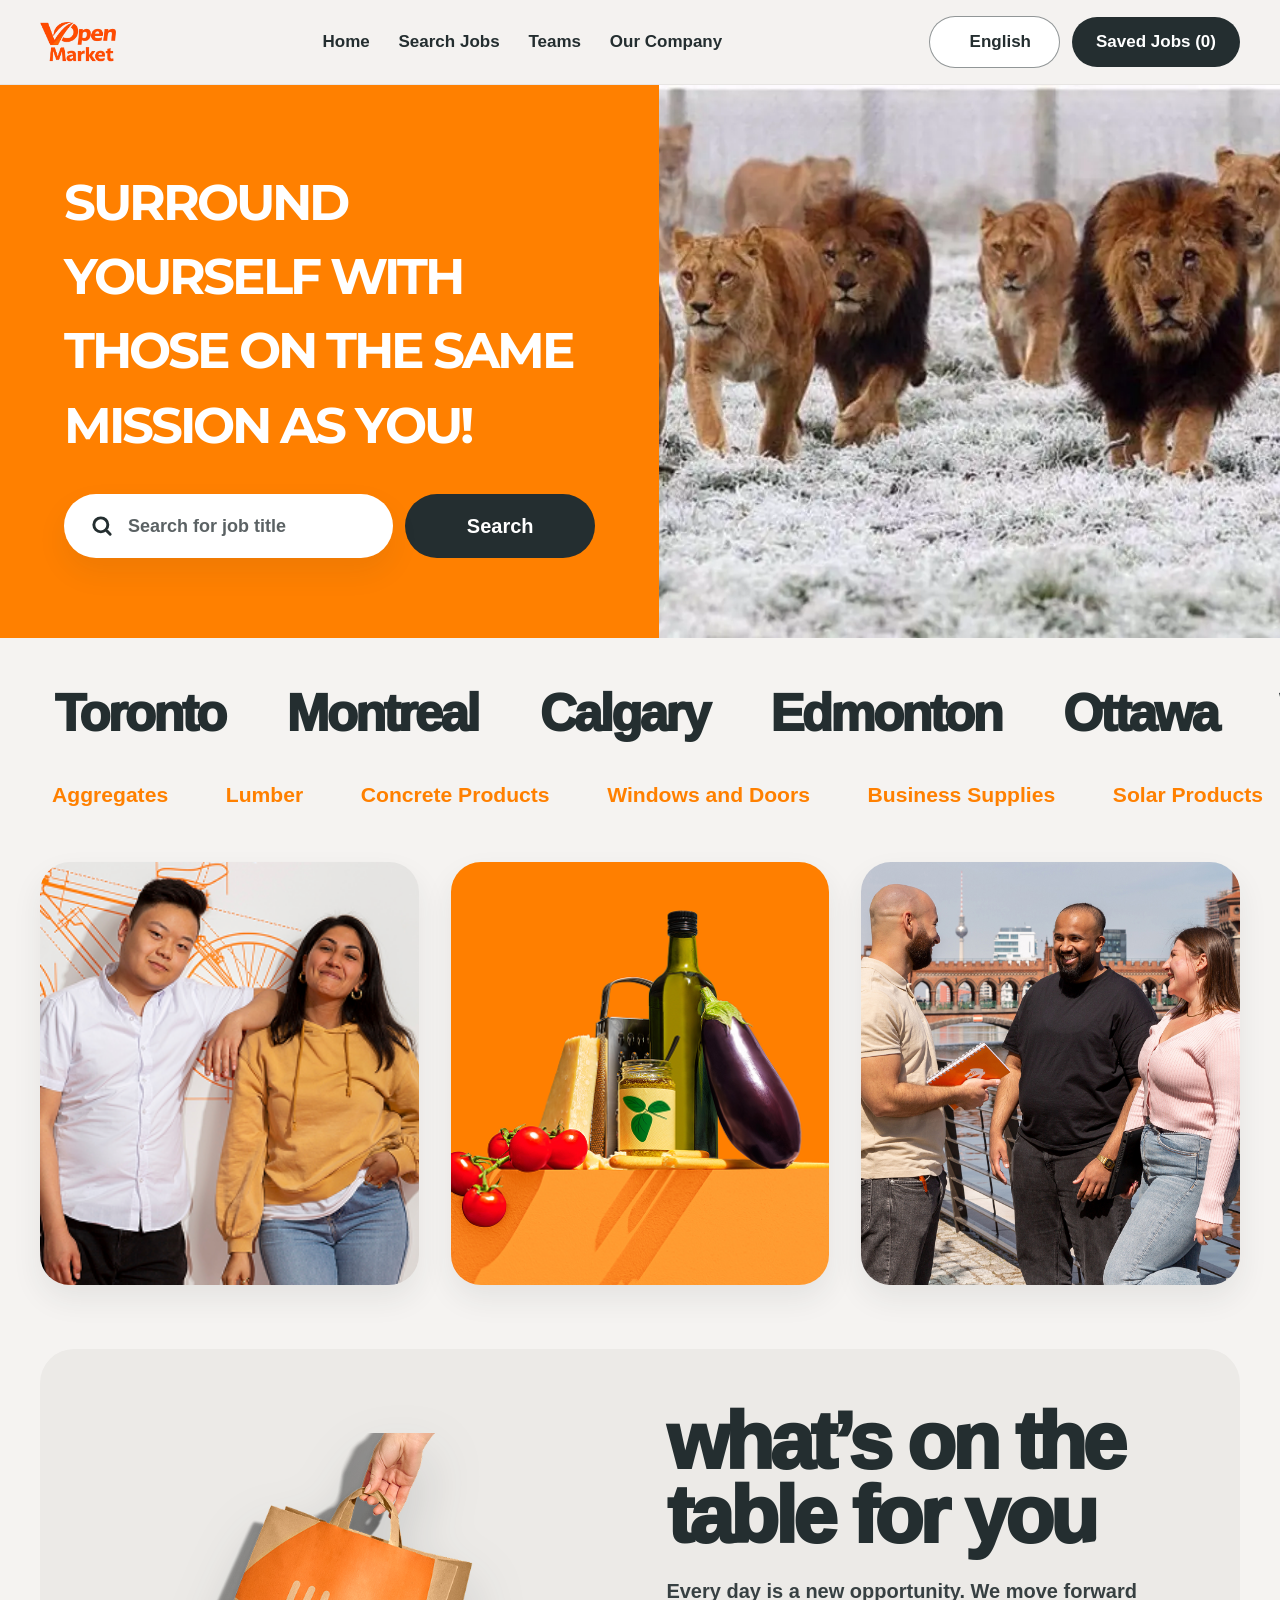
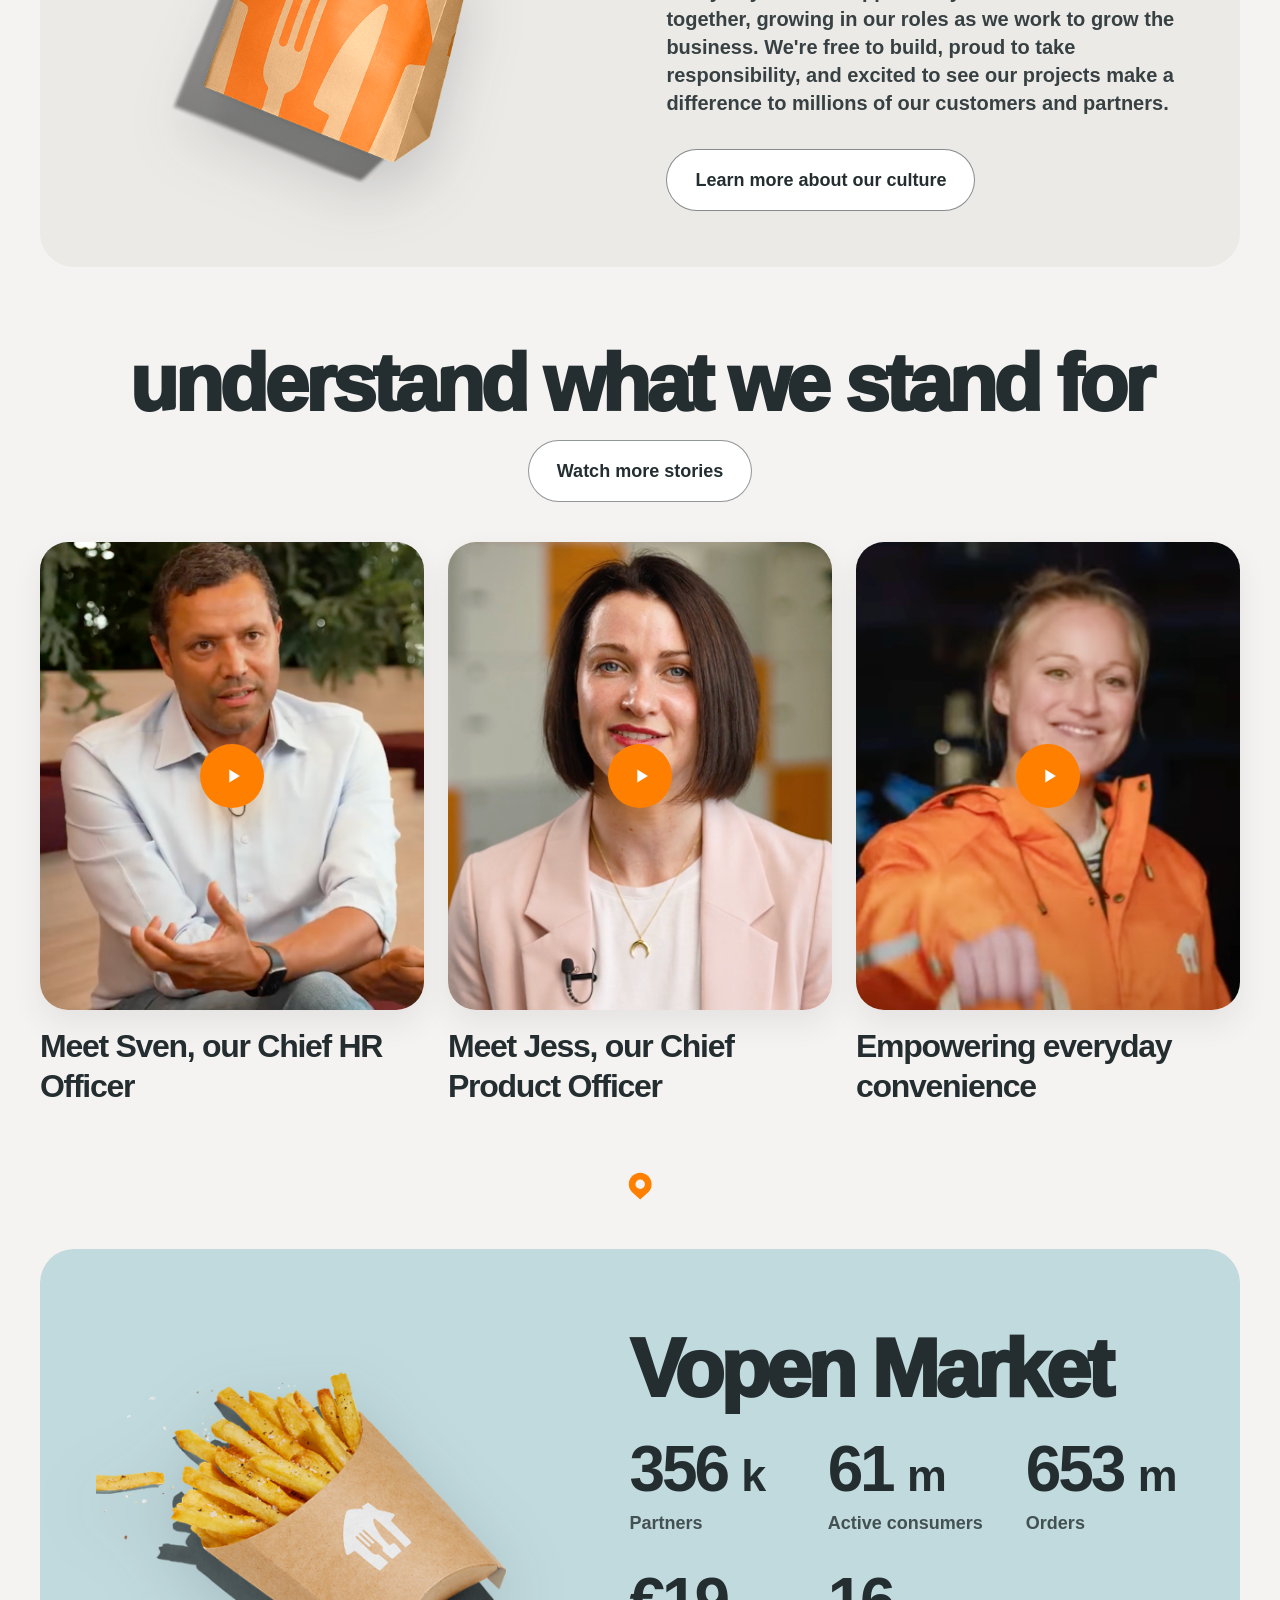
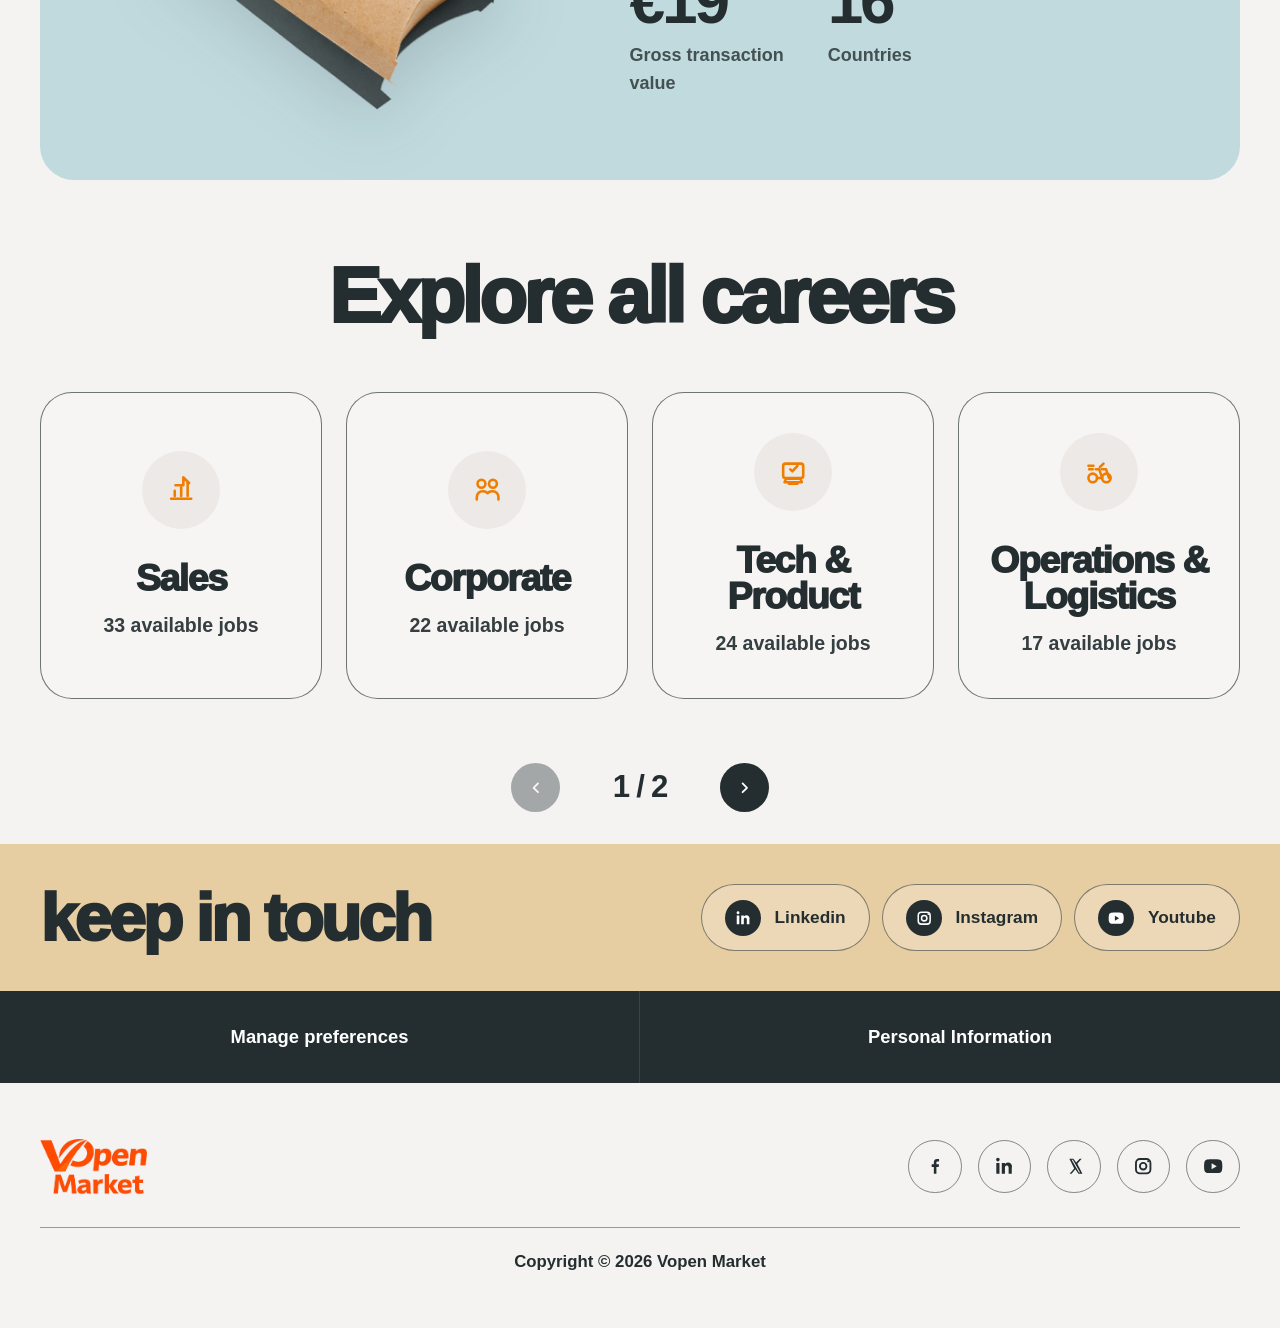
==== commit 0b1f2544: "Remove header dropdown menus" ====
--- a/index.html
+++ b/index.html
@@ -5,7 +5,7 @@
   <meta name="viewport" content="width=device-width, initial-scale=1.0">
   <meta name="description" content="Discover career opportunities at Just Eat Takeaway. Join a fast-paced, innovative, and international team shaping the future of food delivery.">
   <title>Jobs &amp; Careers at Just Eat Takeaway | Join Our Team</title>
-  <link rel="icon" href="images/header-logo.png">
+  <link rel="icon" href="images/logo.webp">
   <link rel="preconnect" href="https://fonts.googleapis.com">
   <link rel="preconnect" href="https://fonts.gstatic.com" crossorigin>
   <link href="https://fonts.googleapis.com/css2?family=Montserrat:wght@700&display=swap" rel="stylesheet">
@@ -17,89 +17,24 @@
   <header class="sticky top-0 z-50 border-b border-black/5 bg-jet-cream/95 backdrop-blur">
     <div class="mx-auto flex max-w-[1440px] items-center justify-between gap-4 px-4 py-4 sm:px-6 lg:px-10">
       <a href="#top" class="shrink-0" aria-label="Just Eat Takeaway home">
-        <img src="images/header-logo.png" alt="Just Eat Takeaway" class="hidden h-10 w-auto lg:block">
-        <img src="images/header-logo-mobile.svg" alt="Just Eat Takeaway" class="h-8 w-auto lg:hidden">
+        <img src="images/logo.webp" alt="Just Eat Takeaway" class="hidden h-10 w-auto lg:block">
+        <img src="images/logo.webp" alt="Just Eat Takeaway" class="h-8 w-auto lg:hidden">
       </a>
 
       <nav class="hidden items-center gap-1 text-[17px] font-semibold text-jet-charcoal lg:flex" aria-label="Primary">
         <a class="nav-link" href="#top" aria-current="page">Home</a>
-
-        <div class="relative" data-dropdown>
-          <button type="button" class="nav-menu-trigger" data-dropdown-trigger aria-expanded="false" aria-haspopup="true" aria-controls="desktop-dropdown-search">
-            <span>Search Jobs</span>
-            <svg class="nav-menu-chevron" data-dropdown-icon viewBox="0 0 20 20" fill="none" aria-hidden="true">
-              <path d="m5 7.5 5 5 5-5" stroke="currentColor" stroke-width="2" stroke-linecap="round" stroke-linejoin="round"></path>
-            </svg>
-          </button>
-          <div id="desktop-dropdown-search" class="dropdown-panel hidden" data-dropdown-menu role="menu" aria-label="Search Jobs">
-            <a class="dropdown-link" href="#job-search" role="menuitem">Search by keyword</a>
-            <a class="dropdown-link" href="#" target="_blank" rel="noreferrer" role="menuitem">All open roles</a>
-            <a class="dropdown-link" href="#" target="_blank" rel="noreferrer" role="menuitem">Saved jobs</a>
-          </div>
-        </div>
-
-        <div class="relative" data-dropdown>
-          <button type="button" class="nav-menu-trigger" data-dropdown-trigger aria-expanded="false" aria-haspopup="true" aria-controls="desktop-dropdown-teams">
-            <span>Teams</span>
-            <svg class="nav-menu-chevron" data-dropdown-icon viewBox="0 0 20 20" fill="none" aria-hidden="true">
-              <path d="m5 7.5 5 5 5-5" stroke="currentColor" stroke-width="2" stroke-linecap="round" stroke-linejoin="round"></path>
-            </svg>
-          </button>
-          <div id="desktop-dropdown-teams" class="dropdown-panel hidden" data-dropdown-menu role="menu" aria-label="Teams">
-            <a class="dropdown-link" href="#" target="_blank" rel="noreferrer" role="menuitem">Sales</a>
-            <a class="dropdown-link" href="#" target="_blank" rel="noreferrer" role="menuitem">Corporate</a>
-            <a class="dropdown-link" href="#" target="_blank" rel="noreferrer" role="menuitem">Tech &amp; Product</a>
-            <a class="dropdown-link" href="#" target="_blank" rel="noreferrer" role="menuitem">Operations &amp; Logistics</a>
-          </div>
-        </div>
-
-        <div class="relative" data-dropdown>
-          <button type="button" class="nav-menu-trigger" data-dropdown-trigger aria-expanded="false" aria-haspopup="true" aria-controls="desktop-dropdown-company">
-            <span>Our Company</span>
-            <svg class="nav-menu-chevron" data-dropdown-icon viewBox="0 0 20 20" fill="none" aria-hidden="true">
-              <path d="m5 7.5 5 5 5-5" stroke="currentColor" stroke-width="2" stroke-linecap="round" stroke-linejoin="round"></path>
-            </svg>
-          </button>
-          <div id="desktop-dropdown-company" class="dropdown-panel hidden" data-dropdown-menu role="menu" aria-label="Our Company">
-            <a class="dropdown-link" href="#culture" role="menuitem">Life at JET</a>
-            <a class="dropdown-link" href="#stories" role="menuitem">Watch our stories</a>
-            <a class="dropdown-link" href="#jet-at-a-glance" role="menuitem">JET at a glance</a>
-          </div>
-        </div>
-
-        <div class="relative" data-dropdown>
-          <button type="button" class="nav-menu-trigger" data-dropdown-trigger aria-expanded="false" aria-haspopup="true" aria-controls="desktop-dropdown-countries">
-            <span>Our Countries</span>
-            <svg class="nav-menu-chevron" data-dropdown-icon viewBox="0 0 20 20" fill="none" aria-hidden="true">
-              <path d="m5 7.5 5 5 5-5" stroke="currentColor" stroke-width="2" stroke-linecap="round" stroke-linejoin="round"></path>
-            </svg>
-          </button>
-          <div id="desktop-dropdown-countries" class="dropdown-panel dropdown-panel-end hidden" data-dropdown-menu role="menu" aria-label="Our Countries">
-            <a class="dropdown-link" href="#countries" role="menuitem">Brands and markets</a>
-            <a class="dropdown-link" href="#jet-at-a-glance" role="menuitem">Our footprint</a>
-            <a class="dropdown-link" href="#" target="_blank" rel="noreferrer" role="menuitem">Global careers</a>
-          </div>
-        </div>
+        <a class="nav-link" href="#job-search">Search Jobs</a>
+        <a class="nav-link" href="#culture">Teams</a>
+        <a class="nav-link" href="#countries">Our Company</a>
       </nav>
 
       <div class="hidden items-center gap-3 md:flex">
-        <div class="relative" data-dropdown>
-          <button type="button" class="inline-flex items-center gap-3 rounded-full border border-jet-charcoal/50 bg-white px-7 py-3 text-[17px] font-semibold text-jet-charcoal transition hover:border-jet-charcoal hover:bg-jet-charcoal hover:text-white" data-dropdown-trigger aria-expanded="false" aria-haspopup="true" aria-controls="desktop-dropdown-language" aria-label="Current language: English">
-            <svg class="h-6 w-6" viewBox="0 0 24 24" fill="none" aria-hidden="true">
-              <circle cx="12" cy="12" r="9" stroke="currentColor" stroke-width="1.8"></circle>
-              <path d="M3.75 12h16.5M12 3.75c2.22 2.12 3.5 5.07 3.5 8.25S14.22 18.13 12 20.25M12 3.75c-2.22 2.12-3.5 5.07-3.5 8.25S9.78 18.13 12 20.25" stroke="currentColor" stroke-width="1.8" stroke-linecap="round" stroke-linejoin="round"></path>
-            </svg>
-            <span>English</span>
-            <svg class="nav-menu-chevron h-4 w-4" data-dropdown-icon viewBox="0 0 20 20" fill="none" aria-hidden="true">
-              <path d="m5 7.5 5 5 5-5" stroke="currentColor" stroke-width="2" stroke-linecap="round" stroke-linejoin="round"></path>
-            </svg>
-          </button>
-          <div id="desktop-dropdown-language" class="dropdown-panel dropdown-panel-end hidden" data-dropdown-menu role="menu" aria-label="Language">
-            <div class="dropdown-static" role="status" aria-live="polite">
-              <span>English</span>
-              <span class="dropdown-badge">Current</span>
-            </div>
-          </div>
+        <div class="inline-flex items-center gap-3 rounded-full border border-jet-charcoal/50 bg-white px-7 py-3 text-[17px] font-semibold text-jet-charcoal">
+          <svg class="h-6 w-6" viewBox="0 0 24 24" fill="none" aria-hidden="true">
+            <circle cx="12" cy="12" r="9" stroke="currentColor" stroke-width="1.8"></circle>
+            <path d="M3.75 12h16.5M12 3.75c2.22 2.12 3.5 5.07 3.5 8.25S14.22 18.13 12 20.25M12 3.75c-2.22 2.12-3.5 5.07-3.5 8.25S9.78 18.13 12 20.25" stroke="currentColor" stroke-width="1.8" stroke-linecap="round" stroke-linejoin="round"></path>
+          </svg>
+          <span>English</span>
         </div>
         <a href="#" target="_blank" rel="noreferrer" class="rounded-full bg-jet-charcoal px-6 py-3 text-[17px] font-semibold text-white transition hover:bg-black">
           Saved Jobs (0)
@@ -118,72 +53,18 @@
     <div id="mobile-menu" class="hidden border-t border-black/5 bg-jet-cream lg:hidden">
       <nav class="mx-auto flex max-w-[1440px] flex-col gap-2 px-4 py-5 text-lg font-semibold sm:px-6" aria-label="Mobile">
         <a class="rounded-2xl px-4 py-3 transition hover:bg-white" href="#top">Home</a>
-
-        <details class="mobile-nav-details">
-          <summary class="mobile-nav-summary">
-            <span>Search Jobs</span>
-            <svg class="mobile-nav-chevron" viewBox="0 0 20 20" fill="none" aria-hidden="true">
-              <path d="m5 7.5 5 5 5-5" stroke="currentColor" stroke-width="2" stroke-linecap="round" stroke-linejoin="round"></path>
-            </svg>
-          </summary>
-          <div class="mobile-nav-panel">
-            <a class="mobile-submenu-link" href="#job-search">Search by keyword</a>
-            <a class="mobile-submenu-link" href="#" target="_blank" rel="noreferrer">All open roles</a>
-            <a class="mobile-submenu-link" href="#" target="_blank" rel="noreferrer">Saved jobs</a>
-          </div>
-        </details>
-
-        <details class="mobile-nav-details">
-          <summary class="mobile-nav-summary">
-            <span>Teams</span>
-            <svg class="mobile-nav-chevron" viewBox="0 0 20 20" fill="none" aria-hidden="true">
-              <path d="m5 7.5 5 5 5-5" stroke="currentColor" stroke-width="2" stroke-linecap="round" stroke-linejoin="round"></path>
-            </svg>
-          </summary>
-          <div class="mobile-nav-panel">
-            <a class="mobile-submenu-link" href="#" target="_blank" rel="noreferrer">Sales</a>
-            <a class="mobile-submenu-link" href="#" target="_blank" rel="noreferrer">Corporate</a>
-            <a class="mobile-submenu-link" href="#" target="_blank" rel="noreferrer">Tech &amp; Product</a>
-            <a class="mobile-submenu-link" href="#" target="_blank" rel="noreferrer">Operations &amp; Logistics</a>
-          </div>
-        </details>
-
-        <details class="mobile-nav-details">
-          <summary class="mobile-nav-summary">
-            <span>Our Company</span>
-            <svg class="mobile-nav-chevron" viewBox="0 0 20 20" fill="none" aria-hidden="true">
-              <path d="m5 7.5 5 5 5-5" stroke="currentColor" stroke-width="2" stroke-linecap="round" stroke-linejoin="round"></path>
-            </svg>
-          </summary>
-          <div class="mobile-nav-panel">
-            <a class="mobile-submenu-link" href="#culture">Life at JET</a>
-            <a class="mobile-submenu-link" href="#stories">Watch our stories</a>
-            <a class="mobile-submenu-link" href="#jet-at-a-glance">JET at a glance</a>
-          </div>
-        </details>
-
-        <details class="mobile-nav-details">
-          <summary class="mobile-nav-summary">
-            <span>Our Countries</span>
-            <svg class="mobile-nav-chevron" viewBox="0 0 20 20" fill="none" aria-hidden="true">
-              <path d="m5 7.5 5 5 5-5" stroke="currentColor" stroke-width="2" stroke-linecap="round" stroke-linejoin="round"></path>
-            </svg>
-          </summary>
-          <div class="mobile-nav-panel">
-            <a class="mobile-submenu-link" href="#countries">Brands and markets</a>
-            <a class="mobile-submenu-link" href="#jet-at-a-glance">Our footprint</a>
-            <a class="mobile-submenu-link" href="#" target="_blank" rel="noreferrer">Global careers</a>
-          </div>
-        </details>
+        <a class="rounded-2xl px-4 py-3 transition hover:bg-white" href="#job-search">Search Jobs</a>
+        <a class="rounded-2xl px-4 py-3 transition hover:bg-white" href="#culture">Teams</a>
+        <a class="rounded-2xl px-4 py-3 transition hover:bg-white" href="#countries">Our Company</a>
 
         <div class="mt-3 grid grid-cols-1 gap-3 sm:grid-cols-2">
-          <button type="button" class="inline-flex items-center justify-center gap-3 rounded-full border border-jet-charcoal/50 bg-white px-6 py-3 text-base font-semibold text-jet-charcoal" aria-label="Current language: English">
+          <div class="inline-flex items-center justify-center gap-3 rounded-full border border-jet-charcoal/50 bg-white px-6 py-3 text-base font-semibold text-jet-charcoal">
             <svg class="h-5 w-5" viewBox="0 0 24 24" fill="none" aria-hidden="true">
               <circle cx="12" cy="12" r="9" stroke="currentColor" stroke-width="1.8"></circle>
               <path d="M3.75 12h16.5M12 3.75c2.22 2.12 3.5 5.07 3.5 8.25S14.22 18.13 12 20.25M12 3.75c-2.22 2.12-3.5 5.07-3.5 8.25S9.78 18.13 12 20.25" stroke="currentColor" stroke-width="1.8" stroke-linecap="round" stroke-linejoin="round"></path>
             </svg>
             <span>English</span>
-          </button>
+          </div>
           <a href="#" target="_blank" rel="noreferrer" class="rounded-full bg-jet-charcoal px-6 py-3 text-center text-base font-semibold text-white">
             Saved Jobs (0)
           </a>
@@ -555,24 +436,24 @@
 
             <div>
               <h2 class="jet-heading max-w-[11ch] text-[2.9rem] leading-[0.9] tracking-[-0.05em] text-jet-charcoal sm:text-[4rem] lg:text-[5.1rem]">
-                JET Eat Takeaway.com at a glance
+                Vopen Market
               </h2>
 
               <div class="mt-8 grid grid-cols-2 gap-x-7 gap-y-6 lg:grid-cols-3 lg:gap-x-10 lg:gap-y-8">
                 <div>
-                  <p class="text-[3rem] font-black leading-none tracking-[-0.05em] lg:text-[4rem]">356<span class="text-[0.7em]">k</span></p>
+                  <p class="text-[3rem] font-black leading-none tracking-[-0.05em] lg:text-[4rem]">356 <span class="text-[0.7em]">k</span></p>
                   <p class="mt-2 text-base font-semibold text-jet-charcoal/80 lg:text-lg">Partners</p>
                 </div>
                 <div>
-                  <p class="text-[3rem] font-black leading-none tracking-[-0.05em] lg:text-[4rem]">61<span class="text-[0.7em]">m</span></p>
+                  <p class="text-[3rem] font-black leading-none tracking-[-0.05em] lg:text-[4rem]">61 <span class="text-[0.7em]">m</span></p>
                   <p class="mt-2 text-base font-semibold text-jet-charcoal/80 lg:text-lg">Active consumers</p>
                 </div>
                 <div>
-                  <p class="text-[3rem] font-black leading-none tracking-[-0.05em] lg:text-[4rem]">653<span class="text-[0.7em]">m</span></p>
+                  <p class="text-[3rem] font-black leading-none tracking-[-0.05em] lg:text-[4rem]">653 <span class="text-[0.7em]">m</span></p>
                   <p class="mt-2 text-base font-semibold text-jet-charcoal/80 lg:text-lg">Orders</p>
                 </div>
                 <div>
-                  <p class="text-[3rem] font-black leading-none tracking-[-0.05em] lg:text-[4rem]">€19<span class="text-[0.7em]">bn</span></p>
+                  <p class="text-[3rem] font-black leading-none tracking-[-0.05em] lg:text-[4rem]">€19</p>
                   <p class="mt-2 text-base font-semibold text-jet-charcoal/80 lg:text-lg">Gross transaction value</p>
                 </div>
                 <div>
@@ -773,7 +654,7 @@
     <div class="mx-auto max-w-[1440px] px-4 py-10 sm:px-6 lg:px-10 lg:py-14">
       <div class="flex flex-col gap-8 border-b border-jet-charcoal/45 pb-8 lg:flex-row lg:items-center lg:justify-between">
         <a href="#top" aria-label="Back to top">
-          <img src="images/footer-logo.png" alt="Just Eat Takeaway" class="h-12 w-auto sm:h-14">
+          <img src="images/logo.webp" alt="Just Eat Takeaway" class="h-12 w-auto sm:h-14">
         </a>
 
         <div class="flex flex-wrap items-center gap-4">
@@ -808,8 +689,8 @@
       </div>
 
       <div class="flex flex-col gap-3 pt-6 text-center text-sm font-semibold text-jet-charcoal md:flex-row md:items-center md:justify-center md:gap-14 md:text-[1.05rem]">
-        <p>Copyright © 2026 Just Eat Takeaway.com</p>
-        <a href="#" target="_blank" rel="noreferrer" class="transition hover:text-jet-orange">Privacy Statement</a>
+        <p>Copyright © 2026 Vopen Market</p>
+       
       </div>
     </div>
   </footer>
--- a/css/style.css
+++ b/css/style.css
@@ -51,11 +51,9 @@
   overflow-x: hidden;
 }
 
-.nav-link,
-.nav-menu-trigger {
-  display: inline-flex;
-  align-items: center;
-  gap: 0.45rem;
+.nav-link {
+  display: inline-flex;
+  align-items: center;
   border: 0;
   border-radius: 999px;
   background: transparent;
@@ -67,110 +65,10 @@
 }
 
 .nav-link:hover,
-.nav-menu-trigger:hover,
-.nav-menu-trigger:focus-visible {
+.nav-link:focus-visible {
   background: rgba(255, 255, 255, 0.8);
   color: #ff8000;
   outline: none;
-}
-
-[data-dropdown].is-open .nav-menu-trigger {
-  background: rgba(255, 255, 255, 0.9);
-  color: #ff8000;
-}
-
-.nav-menu-chevron,
-.mobile-nav-chevron {
-  width: 1rem;
-  height: 1rem;
-  flex: none;
-  transition: transform 180ms ease;
-}
-
-[data-dropdown].is-open .nav-menu-chevron,
-.mobile-nav-details[open] .mobile-nav-chevron {
-  transform: rotate(180deg);
-}
-
-.dropdown-panel {
-  position: absolute;
-  left: 0;
-  top: calc(100% + 0.45rem);
-  z-index: 60;
-  min-width: 16.5rem;
-  border: 1px solid rgba(36, 46, 48, 0.1);
-  border-radius: 1.5rem;
-  background: rgba(255, 255, 255, 0.98);
-  padding: 0.55rem;
-  box-shadow: 0 18px 44px rgba(36, 46, 48, 0.14);
-}
-
-.dropdown-panel:not(.hidden) {
-  display: flex;
-  flex-direction: column;
-  gap: 0.2rem;
-}
-
-.dropdown-panel::before {
-  content: "";
-  position: absolute;
-  top: -0.8rem;
-  left: 0;
-  right: 0;
-  height: 0.8rem;
-}
-
-.dropdown-panel.hidden {
-  display: none;
-}
-
-.dropdown-panel-end {
-  left: auto;
-  right: 0;
-}
-
-.dropdown-link {
-  display: flex;
-  align-items: center;
-  justify-content: space-between;
-  gap: 1rem;
-  border-radius: 1rem;
-  padding: 0.85rem 1rem;
-  color: #242e30;
-  text-decoration: none;
-  transition: color 180ms ease, background-color 180ms ease, transform 180ms ease;
-}
-
-.dropdown-link:hover,
-.dropdown-link:focus-visible {
-  background: #fff3e8;
-  color: #ff8000;
-  outline: none;
-  transform: translateX(2px);
-}
-
-.dropdown-static {
-  display: flex;
-  align-items: center;
-  justify-content: space-between;
-  gap: 1rem;
-  border-radius: 1rem;
-  background: #fff7ef;
-  padding: 0.85rem 1rem;
-  color: #242e30;
-}
-
-.dropdown-badge {
-  display: inline-flex;
-  align-items: center;
-  border-radius: 999px;
-  background: #ff8000;
-  padding: 0.3rem 0.55rem;
-  font-size: 0.72rem;
-  font-weight: 700;
-  letter-spacing: 0.04em;
-  text-transform: uppercase;
-  color: #ffffff;
 }
 
 .sr-only {
@@ -379,52 +277,6 @@
   transform: translateY(-0.37rem) rotate(-45deg);
 }
 
-.mobile-nav-details {
-  border-radius: 1rem;
-  background: rgba(255, 255, 255, 0.55);
-}
-
-.mobile-nav-details[open] {
-  background: rgba(255, 255, 255, 0.9);
-}
-
-.mobile-nav-summary {
-  display: flex;
-  list-style: none;
-  align-items: center;
-  justify-content: space-between;
-  gap: 1rem;
-  cursor: pointer;
-  border-radius: 1rem;
-  padding: 0.9rem 1rem;
-}
-
-.mobile-nav-summary::-webkit-details-marker {
-  display: none;
-}
-
-.mobile-nav-panel {
-  display: flex;
-  flex-direction: column;
-  gap: 0.35rem;
-  padding: 0 0.75rem 0.85rem;
-}
-
-.mobile-submenu-link {
-  border-radius: 0.9rem;
-  padding: 0.8rem 1rem;
-  color: rgba(36, 46, 48, 0.92);
-  text-decoration: none;
-  transition: background-color 180ms ease, color 180ms ease;
-}
-
-.mobile-submenu-link:hover,
-.mobile-submenu-link:focus-visible {
-  background: #ffffff;
-  color: #ff8000;
-  outline: none;
-}
-
 .social-pill {
   display: inline-flex;
   align-items: center;
